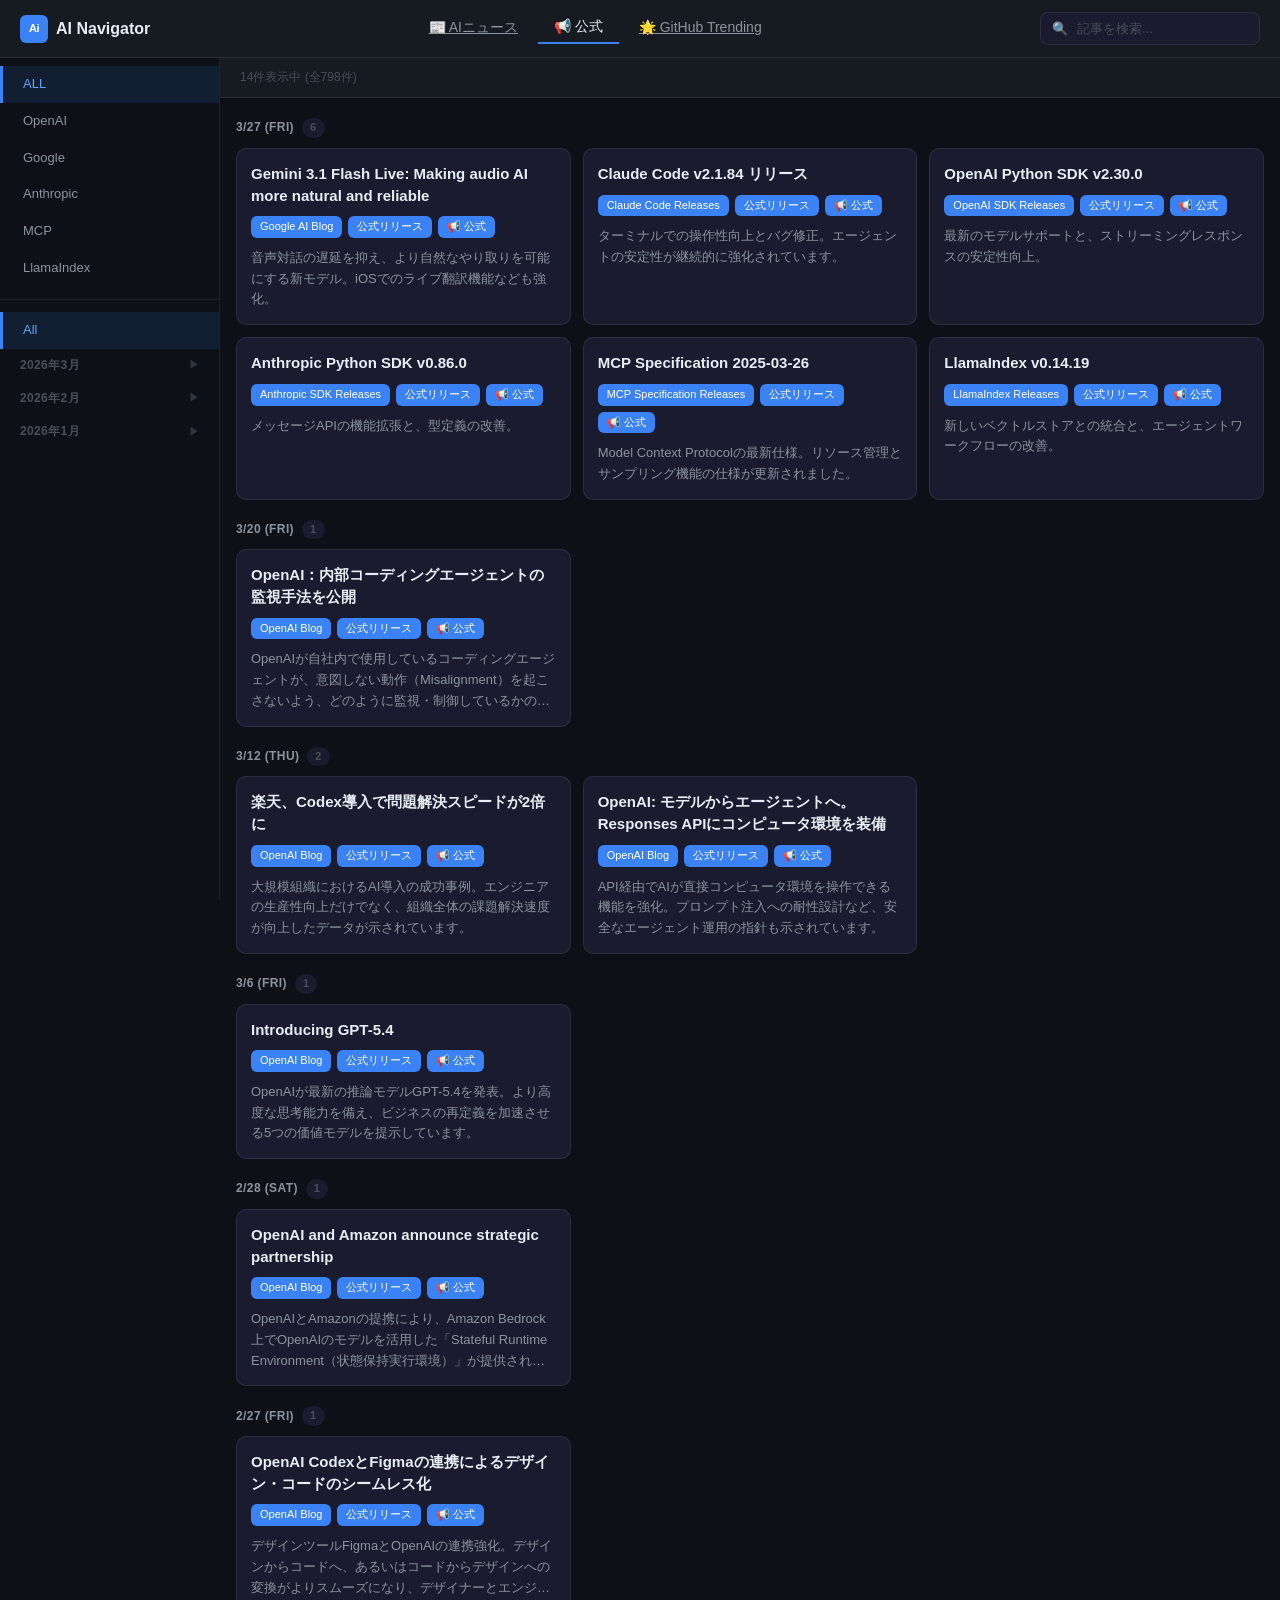
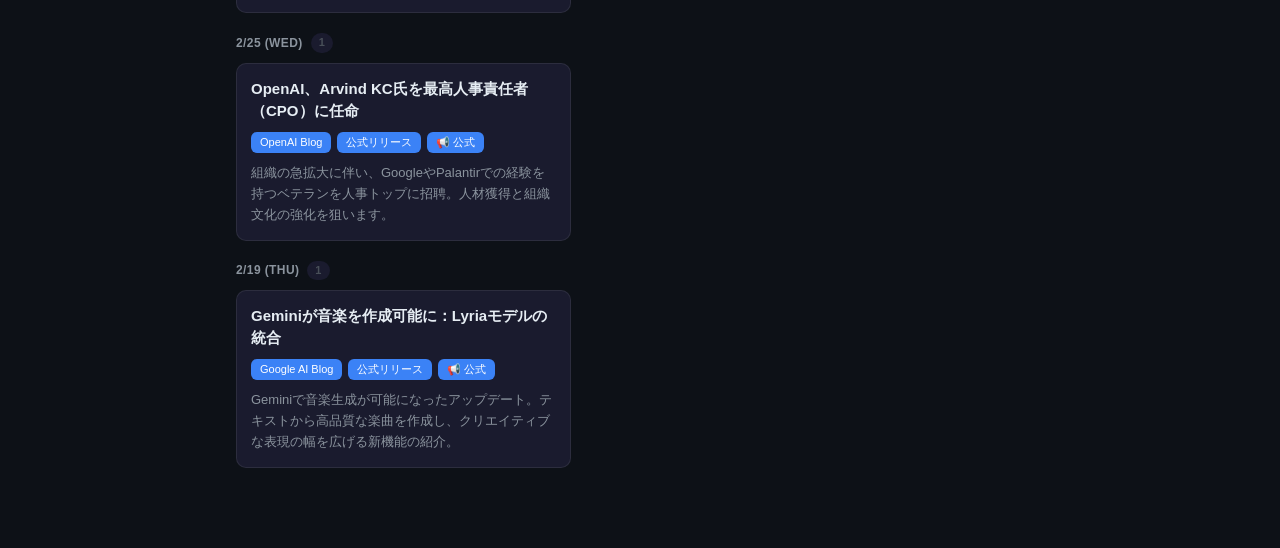
==== official.html @ 6fb7cbc7 "feat: OGP・titleタグ・meta description整備（全3ページ） - index.html: title更新、description・OGP・Twitter Card追加 - o" ====
<!DOCTYPE html>
<html lang="ja">
<head>
  <meta charset="UTF-8">
  <meta name="viewport" content="width=device-width, initial-scale=1.0">
  <title>公式リリース | AI Navigator — OpenAI・Anthropic・Google最新情報</title>
  <meta name="description" content="OpenAI・Anthropic・Google・Microsoft・MCP・LangChain等の公式リリース情報を毎日自動収集。AI企業の最新アップデートをまとめてチェック。">
  <meta property="og:title" content="公式リリース | AI Navigator — OpenAI・Anthropic・Google最新情報">
  <meta property="og:description" content="OpenAI・Anthropic・Google・Microsoft等の公式リリース情報を毎日自動収集。AI企業の最新アップデートをまとめてチェック。">
  <meta property="og:type" content="website">
  <meta property="og:url" content="https://ai-news-eev.pages.dev/official.html">
  <meta property="og:image" content="https://ai-news-eev.pages.dev/ogp.png">
  <meta name="twitter:card" content="summary_large_image">
  <meta name="twitter:title" content="公式リリース | AI Navigator">
  <meta name="twitter:description" content="OpenAI・Anthropic・Google等の公式リリース情報を毎日自動収集。">
  <link rel="stylesheet" href="style.css">
</head>
<body>

  <!-- ヘッダー: ロゴ | タブ | 検索 -->
  <header id="header">
    <a href="index.html" id="logo">
      <span id="logo-icon">Ai</span>
      <span id="logo-text">AI Navigator</span>
    </a>

    <nav id="tabbar">
      <a class="tab-btn" href="index.html">📰 AIニュース</a>
      <button class="tab-btn active" data-tab="official">📢 公式</button>
      <a class="tab-btn" href="trending.html">🌟 GitHub Trending</a>
    </nav>

    <div id="search-wrapper">
      <span id="search-icon">🔍</span>
      <input
        type="text"
        id="search-input"
        placeholder="記事を検索..."
        autocomplete="off"
        spellcheck="false"
      >
    </div>

    <!-- モバイル用サイドバートグル -->
    <button id="sidebar-toggle" aria-label="フィルターを開く">☰</button>
  </header>

  <!-- アプリレイアウト: サイドバー + メイン -->
  <div id="app-layout">

    <!-- 左サイドバー: 会社フィルター + 日付フィルター -->
    <aside id="sidebar">
      <section class="sidebar-section">
        <ul id="company-filter"></ul>
      </section>
      <div class="sidebar-divider"></div>
      <section class="sidebar-section">
        <ul id="date-filter"></ul>
      </section>
    </aside>

    <!-- メインコンテンツ -->
    <main id="main">
      <div id="stats-bar">読み込み中...</div>
      <div id="articles-container">
        <div id="empty-state">
          <div class="empty-icon">⏳</div>
          <div>読み込み中...</div>
        </div>
      </div>
      <div id="load-more-wrapper" style="display:none">
        <button id="load-more-btn">もっと見る</button>
      </div>
    </main>

  </div>

  <script src="official.js"></script>
  <!-- Cloudflare Web Analytics --><script defer src='https://static.cloudflareinsights.com/beacon.min.js' data-cf-beacon='{"token": "899bb0ef97f74baa90f5584bb37ff9c4"}'></script><!-- End Cloudflare Web Analytics -->
</body>
</html>
---- style.css ----
/* =============================================
   AI Navigator - スタイルシート v2
   3パネルレイアウト（サイドバー + 3カラムグリッド）
   ============================================= */

:root {
  --bg-primary: #0d1117;
  --bg-surface: #161b22;
  --bg-card: #1a1b2e;
  --bg-card-hover: #21223a;
  --bg-sidebar: #0d1117;
  --accent: #3b82f6;
  --accent-hover: #60a5fa;
  --accent-subtle: rgba(59, 130, 246, 0.12);
  --pick-must: #ef4444;
  --pick-must-bg: rgba(239, 68, 68, 0.12);
  --pick-check: #f59e0b;
  --pick-check-bg: rgba(245, 158, 11, 0.12);
  --text-primary: #e6edf3;
  --text-secondary: #8b949e;
  --text-muted: #484f58;
  --border: rgba(255,255,255,0.08);
  --border-accent: rgba(59, 130, 246, 0.4);
  --shadow: 0 4px 24px rgba(0,0,0,0.5);
  --radius: 10px;
  --radius-sm: 6px;
  --header-h: 58px;
  --sidebar-w: 220px;
}

* { box-sizing: border-box; margin: 0; padding: 0; list-style: none; }

body {
  background: var(--bg-primary);
  color: var(--text-primary);
  font-family: -apple-system, BlinkMacSystemFont, "Segoe UI", sans-serif;
  font-size: 14px;
  line-height: 1.6;
  min-height: 100vh;
  overflow-x: hidden;
}

/* =============================================
   ヘッダー: ロゴ | タブ | 検索
   ============================================= */

#header {
  position: fixed;
  top: 0; left: 0; right: 0;
  height: var(--header-h);
  background: var(--bg-surface);
  border-bottom: 1px solid var(--border);
  z-index: 200;
  display: flex;
  align-items: center;
  padding: 0 20px;
  gap: 16px;
}

/* ロゴ */
#logo {
  display: flex;
  align-items: center;
  gap: 8px;
  flex-shrink: 0;
  text-decoration: none;
}

#logo-icon {
  display: inline-flex;
  align-items: center;
  justify-content: center;
  width: 28px;
  height: 28px;
  background: var(--accent);
  border-radius: 6px;
  font-size: 11px;
  font-weight: 800;
  color: #fff;
  letter-spacing: -0.5px;
}

#logo-text {
  font-size: 16px;
  font-weight: 700;
  color: var(--text-primary);
  white-space: nowrap;
}

/* タブナビゲーション */
#tabbar {
  display: flex;
  align-items: center;
  gap: 4px;
  flex: 1;
  justify-content: center;
}

.tab-btn {
  background: none;
  border: none;
  border-bottom: 2px solid transparent;
  padding: 6px 16px;
  color: var(--text-secondary);
  font-size: 14px;
  font-weight: 500;
  cursor: pointer;
  transition: color 0.15s, border-color 0.15s;
  white-space: nowrap;
}

.tab-btn:hover { color: var(--text-primary); }

.tab-btn.active {
  color: var(--text-primary);
  border-bottom-color: var(--accent);
}

/* 検索 */
#search-wrapper {
  position: relative;
  flex-shrink: 0;
}

#search-icon {
  position: absolute;
  left: 12px; top: 50%;
  transform: translateY(-50%);
  color: var(--text-muted);
  font-size: 13px;
  pointer-events: none;
}

#search-input {
  background: var(--bg-card);
  border: 1px solid var(--border);
  border-radius: 8px;
  padding: 8px 14px 8px 36px;
  color: var(--text-primary);
  font-size: 13px;
  width: 220px;
  transition: width 0.2s, border-color 0.2s;
  outline: none;
}

#search-input:focus {
  width: 280px;
  border-color: var(--border-accent);
}

#search-input::placeholder { color: var(--text-muted); }

/* モバイルトグル（デスクトップでは非表示） */
#sidebar-toggle {
  display: none;
  background: none;
  border: 1px solid var(--border);
  border-radius: var(--radius-sm);
  color: var(--text-secondary);
  padding: 6px 10px;
  font-size: 16px;
  cursor: pointer;
  flex-shrink: 0;
}

/* =============================================
   アプリレイアウト
   ============================================= */

#app-layout {
  display: flex;
  margin-top: var(--header-h);
  min-height: calc(100vh - var(--header-h));
}

/* =============================================
   サイドバー
   ============================================= */

#sidebar {
  position: fixed;
  top: var(--header-h);
  left: 0;
  bottom: 0;
  width: var(--sidebar-w);
  background: var(--bg-sidebar);
  border-right: 1px solid var(--border);
  overflow-y: auto;
  scrollbar-width: none;
  z-index: 100;
}

#sidebar::-webkit-scrollbar { display: none; }

.sidebar-section {
  padding: 8px 0;
}

.sidebar-divider {
  height: 1px;
  background: var(--border);
  margin: 4px 0;
}

/* サイドバーフィルターアイテム */
.sidebar-item {
  display: block;
  padding: 8px 20px;
  font-size: 13px;
  color: var(--text-secondary);
  cursor: pointer;
  transition: color 0.12s, background 0.12s;
  border-left: 3px solid transparent;
  user-select: none;
}

.sidebar-item:hover {
  color: var(--text-primary);
  background: var(--accent-subtle);
}

.sidebar-item.active {
  color: var(--accent-hover);
  background: var(--accent-subtle);
  border-left-color: var(--accent);
}

/* 月別アコーディオン */
.date-month-header {
  display: flex;
  align-items: center;
  justify-content: space-between;
  padding: 7px 20px;
  font-size: 12px;
  font-weight: 600;
  color: var(--text-muted);
  cursor: pointer;
  user-select: none;
  letter-spacing: 0.03em;
  transition: color 0.12s;
}

.date-month-header:hover {
  color: var(--text-secondary);
}

.date-month-arrow {
  font-size: 10px;
  opacity: 0.6;
}

.date-month-list {
  list-style: none;
  padding: 0;
  margin: 0;
  max-height: 0;
  overflow: hidden;
  transition: max-height 0.2s ease;
}

.date-month-list.open {
  max-height: 600px;
}

/* =============================================
   メインコンテンツ
   ============================================= */

#main {
  flex: 1;
  margin-left: var(--sidebar-w);
  min-width: 0;
  padding-bottom: 80px;
}

/* 統計バー */
#stats-bar {
  padding: 10px 20px;
  font-size: 12px;
  color: var(--text-muted);
  border-bottom: 1px solid var(--border);
  background: var(--bg-surface);
}

/* =============================================
   日付グループ + カードグリッド
   ============================================= */

.date-group {
  padding: 0 16px;
  margin-top: 20px;
}

.date-header {
  font-size: 12px;
  font-weight: 700;
  color: var(--text-muted);
  letter-spacing: 0.4px;
  display: flex;
  align-items: center;
  gap: 8px;
  padding-bottom: 10px;
}

.date-label { color: var(--text-secondary); }

.date-count {
  background: var(--bg-card);
  border-radius: 10px;
  padding: 1px 8px;
  font-size: 11px;
  color: var(--text-muted);
}

/* デイリーサマリー */
.daily-summary {
  display: flex;
  align-items: flex-start;
  gap: 8px;
  background: var(--accent-subtle);
  border: 1px solid var(--border-accent);
  border-radius: var(--radius);
  padding: 12px 16px;
  margin-bottom: 14px;
  font-size: 13px;
  line-height: 1.7;
  color: var(--text-secondary);
}

.daily-summary-icon {
  flex-shrink: 0;
  font-size: 15px;
  margin-top: 1px;
}

.daily-summary-text {
  flex: 1;
}

/* 4カラムグリッド */
.article-cards-grid {
  display: grid;
  grid-template-columns: repeat(4, 1fr);
  gap: 12px;
}

/* =============================================
   記事カード
   ============================================= */

.article-card {
  background: var(--bg-card);
  border: 1px solid var(--border);
  border-radius: var(--radius);
  overflow: hidden;
  cursor: pointer;
  transition: background 0.15s, border-color 0.15s, transform 0.1s, box-shadow 0.15s;
  text-decoration: none;
  display: flex;
  flex-direction: column;
  color: inherit;
}

.card-thumb {
  width: 100%;
  height: 170px;
  flex-shrink: 0;
  overflow: hidden;
  background: var(--bg-primary);
}

.card-thumb img {
  width: 100%;
  height: 100%;
  object-fit: cover;
  object-position: center center;
  display: block;
  transition: transform 0.2s;
}

.article-card:hover .card-thumb img {
  transform: scale(1.03);
}

.card-body {
  padding: 14px;
  flex: 1;
  min-width: 0;
  display: flex;
  flex-direction: column;
}

.article-card:hover {
  background: var(--bg-card-hover);
  border-color: rgba(59, 130, 246, 0.3);
  transform: translateY(-2px);
  box-shadow: 0 8px 24px rgba(0,0,0,0.4);
}

.card-header {
  display: flex;
  align-items: flex-start;
  gap: 8px;
  margin-bottom: 10px;
}

.pick-badge {
  flex-shrink: 0;
  font-size: 13px;
  margin-top: 2px;
}

.card-title {
  font-size: 15px;
  font-weight: 700;
  line-height: 1.45;
  color: var(--text-primary);
  flex: 1;
}

/* メタ情報行（バッジ類） */
.card-meta {
  display: flex;
  align-items: center;
  gap: 6px;
  flex-wrap: wrap;
  margin-bottom: 10px;
}

/* バッジ統一スタイル（塗りつぶし） */
.card-badge {
  font-size: 11px;
  font-weight: 500;
  color: #fff;
  background: var(--accent);
  border-radius: var(--radius-sm);
  padding: 2px 9px;
  white-space: nowrap;
}

.card-badge.badge-source {
  background: #2d6a4f; /* ソース系は緑系 */
}

.card-summary {
  font-size: 13px;
  color: var(--text-secondary);
  line-height: 1.6;
  display: -webkit-box;
  -webkit-line-clamp: 3;
  -webkit-box-orient: vertical;
  overflow: hidden;
}

/* =============================================
   GitHub Trending ページ
   ============================================= */

#trending-info-banner {
  display: flex;
  flex-wrap: wrap;
  gap: 12px 24px;
  padding: 16px 20px;
  margin-bottom: 16px;
  background: var(--accent-subtle);
  border: 1px solid var(--border-accent);
  border-radius: var(--radius);
}

.trending-info-item {
  font-size: 14px;
  color: var(--text-secondary);
  display: flex;
  align-items: center;
  gap: 6px;
  line-height: 1.5;
}

.trending-info-item strong {
  color: var(--text-primary);
}

@media (max-width: 768px) {
  #trending-info-banner {
    flex-direction: column;
    gap: 8px;
  }
}

/* =============================================
   GitHub Trending カード
   ============================================= */

.trending-repo-name {
  font-size: 14px;
  font-weight: 700;
  color: var(--text-primary);
  margin-bottom: 8px;
  line-height: 1.4;
  word-break: break-all;
}

.trending-owner {
  color: var(--text-secondary);
}

.trending-sep {
  color: var(--text-muted);
  margin: 0 2px;
}

.trending-repo {
  color: var(--accent);
}

.trending-stats {
  display: flex;
  align-items: center;
  gap: 8px;
  margin-top: auto;
  padding-top: 10px;
  flex-wrap: wrap;
}

.trending-stat {
  font-size: 12px;
  color: var(--text-secondary);
  display: flex;
  align-items: center;
  gap: 3px;
}

.trending-lang {
  font-size: 11px;
  color: #fff;
  background: #2d6a4f;
  border-radius: var(--radius-sm);
  padding: 2px 8px;
}

.trending-hot {
  font-size: 11px;
  font-weight: 700;
  color: #ff6b35;
  background: rgba(255, 107, 53, 0.12);
  border-radius: var(--radius-sm);
  padding: 2px 8px;
  border: 1px solid rgba(255, 107, 53, 0.3);
}

/* PICK スタイル */
.article-card.pick-must {
  border-left: 3px solid var(--pick-must);
  background: linear-gradient(135deg, var(--pick-must-bg) 0%, var(--bg-card) 60%);
}

.article-card.pick-check {
  border-left: 3px solid var(--pick-check);
  background: linear-gradient(135deg, var(--pick-check-bg) 0%, var(--bg-card) 60%);
}

/* RANKING タブ */
.rank-score {
  flex-shrink: 0;
  font-size: 10px;
  color: var(--text-muted);
  background: var(--bg-primary);
  border-radius: 4px;
  padding: 2px 6px;
  margin-left: auto;
}

.tier-badge {
  display: inline-block;
  font-size: 10px;
  padding: 2px 7px;
  border-radius: 10px;
  font-weight: 600;
}

.tier-1 { background: var(--pick-must-bg); color: var(--pick-must); }
.tier-2 { background: var(--pick-check-bg); color: var(--pick-check); }
.tier-3 { background: var(--bg-primary); color: var(--text-muted); }

/* =============================================
   もっと見る
   ============================================= */

#load-more-wrapper {
  text-align: center;
  padding: 28px 20px;
}

#load-more-btn {
  background: var(--bg-card);
  border: 1px solid var(--border);
  border-radius: 20px;
  color: var(--text-secondary);
  padding: 10px 32px;
  font-size: 13px;
  cursor: pointer;
  transition: all 0.15s;
}

#load-more-btn:hover {
  border-color: var(--accent);
  color: var(--accent-hover);
}

/* =============================================
   空状態・ローディング
   ============================================= */

#empty-state {
  text-align: center;
  padding: 80px 20px;
  color: var(--text-muted);
}

#empty-state .empty-icon { font-size: 40px; margin-bottom: 16px; }

/* =============================================
   レスポンシブ
   ============================================= */

/* タブレット: 3カラム */
@media (max-width: 1300px) {
  .article-cards-grid {
    grid-template-columns: repeat(3, 1fr);
  }
}

/* 小さめタブレット: 2カラム */
@media (max-width: 900px) {
  .article-cards-grid {
    grid-template-columns: repeat(2, 1fr);
  }
}

/* モバイル: 2段ヘッダー・サイドバー非表示・1カラム */
@media (max-width: 768px) {
  :root {
    --sidebar-w: 0px;
    --header-h: 96px; /* 2段分の高さ */
  }

  /* ヘッダーを2段構成に */
  #header {
    flex-wrap: wrap;
    padding: 0 12px;
    height: auto;
    min-height: var(--header-h);
    gap: 0;
  }

  /* 1段目: ロゴ + フィルターボタン + 検索 */
  #logo {
    flex: 1;
    height: 48px;
    align-items: center;
  }

  #search-wrapper {
    height: 48px;
    display: flex;
    align-items: center;
  }

  #search-input {
    width: 130px;
    font-size: 13px;
  }

  #search-input:focus { width: 160px; }

  #sidebar-toggle {
    display: flex;
    align-items: center;
    height: 48px;
    padding: 0 10px;
    margin: 0 4px;
  }

  /* 2段目: タブバーを全幅で下段に */
  #tabbar {
    width: 100%;
    height: 48px;
    border-top: 1px solid var(--border);
    justify-content: space-around;
    gap: 0;
    padding: 0 4px;
  }

  .tab-btn {
    flex: 1;
    padding: 0 8px;
    font-size: 13px;
    height: 100%;
    border-bottom: none;
    border-radius: var(--radius-sm);
  }

  .tab-btn.active {
    color: var(--accent-hover);
    background: var(--accent-subtle);
    border-bottom: none;
  }

  /* サイドバー: ドロップダウン型 */
  #sidebar {
    top: var(--header-h);
    left: 0; right: 0;
    bottom: auto;
    width: 100%;
    height: auto;
    max-height: 50vh;
    border-right: none;
    border-bottom: 1px solid var(--border);
    display: none;
    overflow-y: auto;
    z-index: 150;
  }

  #sidebar.open { display: block; }

  #sidebar .sidebar-section {
    display: flex;
    flex-wrap: wrap;
    padding: 8px 12px;
    gap: 4px;
  }

  .sidebar-divider { display: none; }

  .sidebar-item {
    border-left: none;
    border: 1px solid var(--border);
    border-radius: 14px;
    padding: 4px 12px;
    font-size: 12px;
    display: inline-block;
  }

  .sidebar-item.active {
    background: var(--accent-subtle);
    border-color: var(--border-accent);
    color: var(--accent-hover);
  }

  /* メイン */
  #main { margin-left: 0; }

  .article-cards-grid { grid-template-columns: 1fr; }

  .date-group { padding: 0 12px; }

  .card-thumb {
    height: 150px;
  }

  .card-body {
    padding: 10px 12px;
  }
}
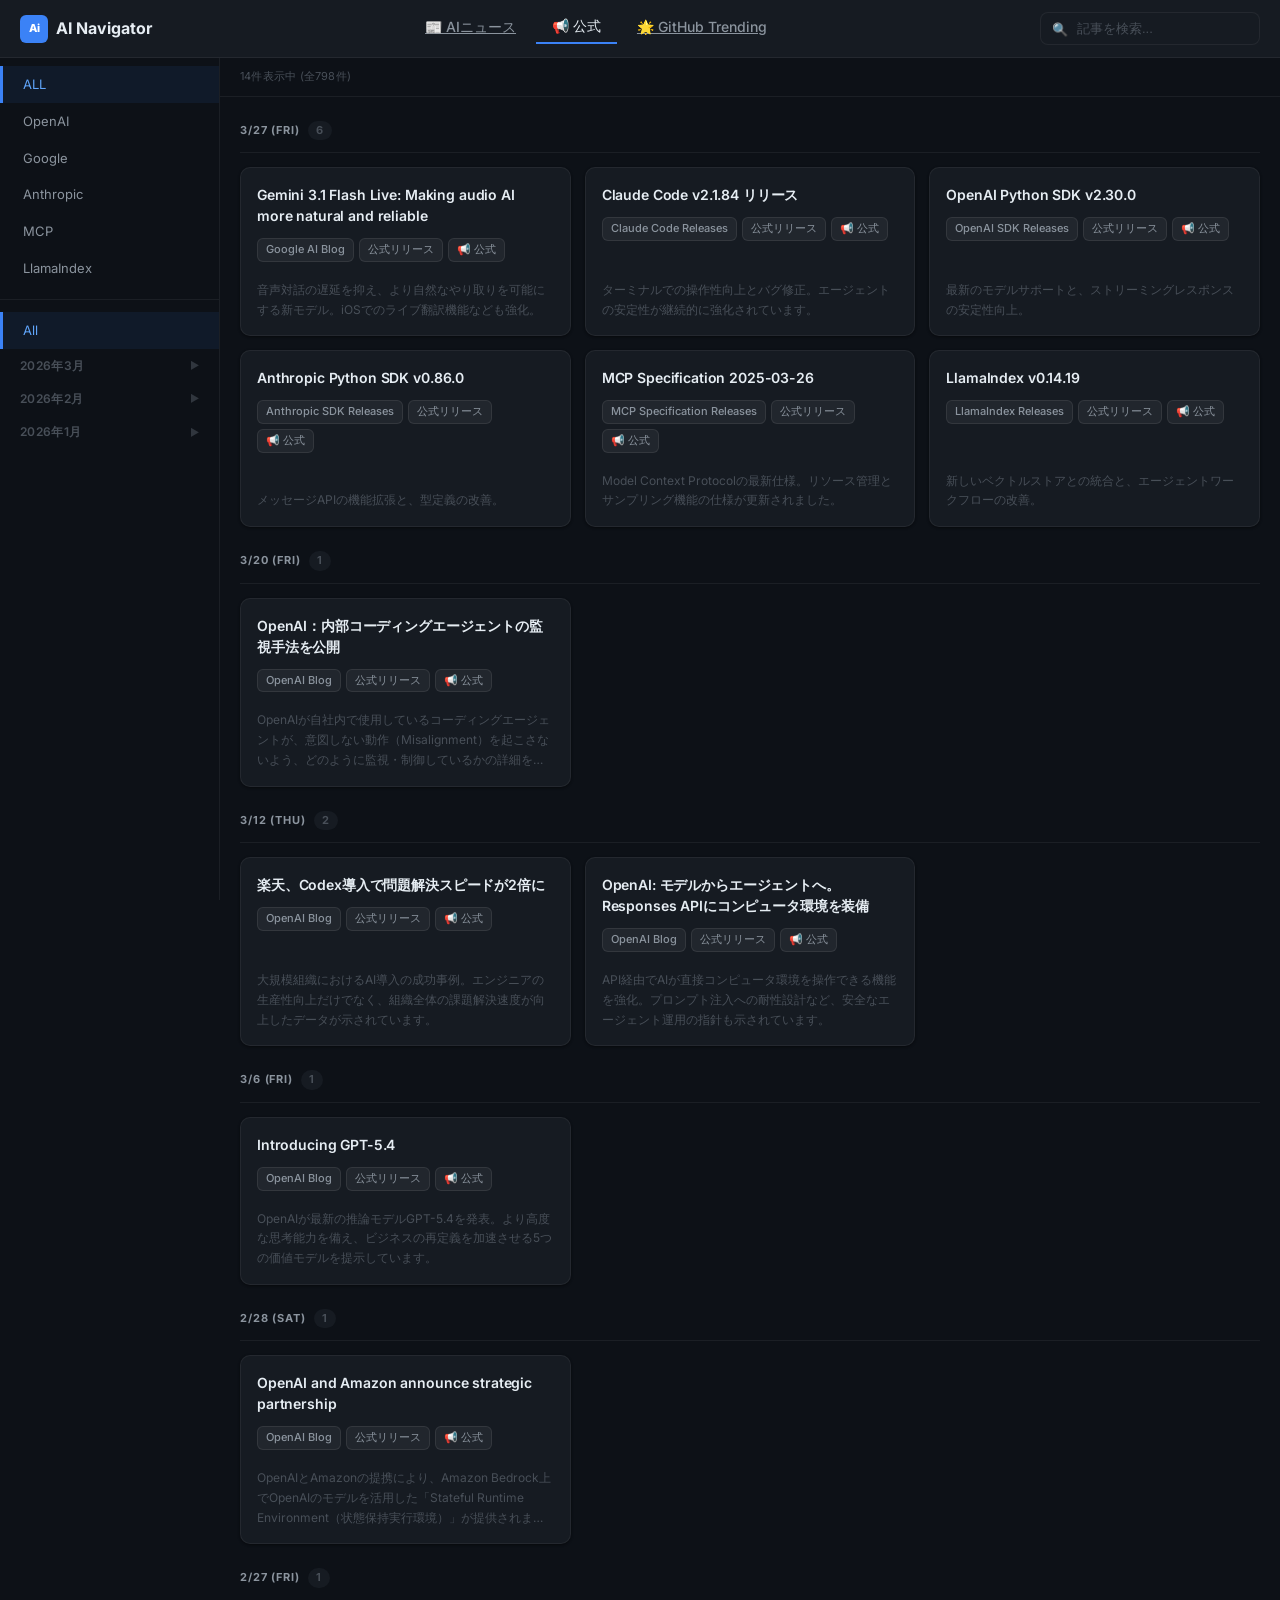
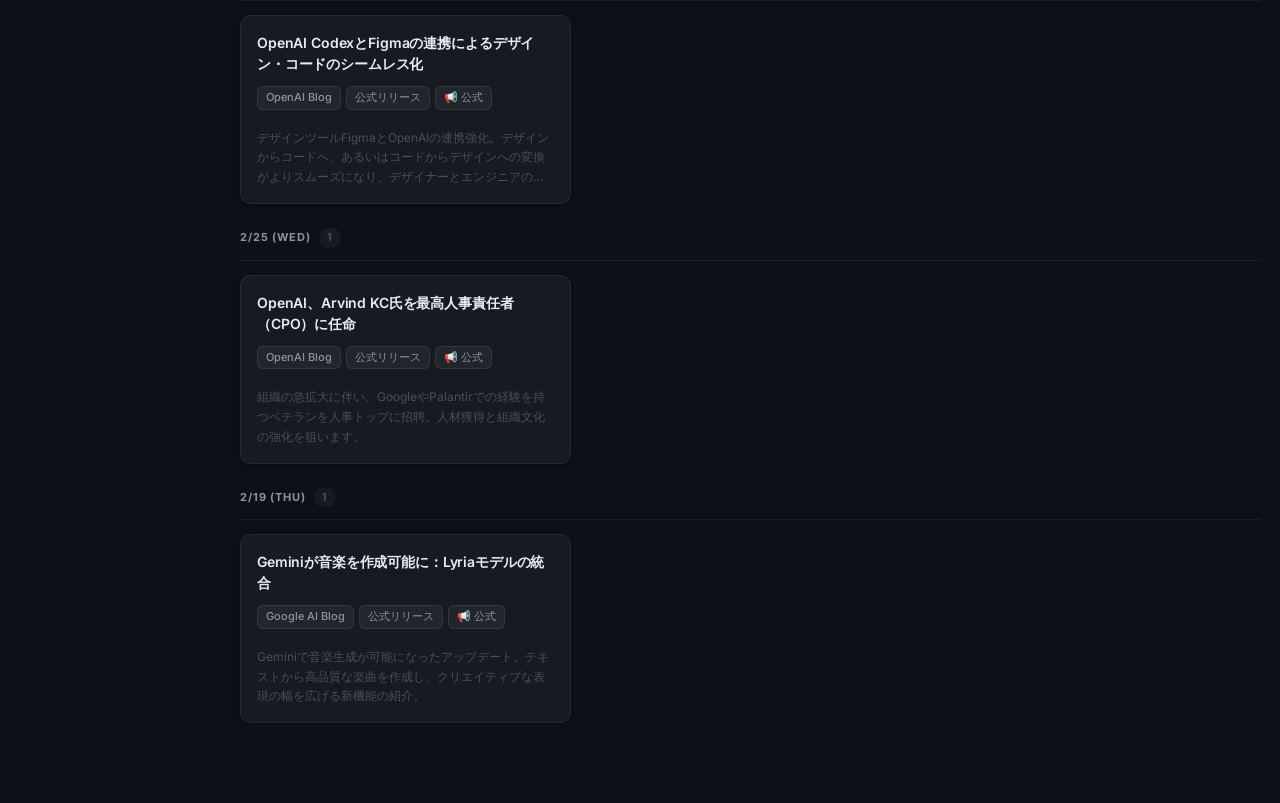
==== commit 14c2e0b2: "style: デザイン品質向上（余白・タイポグラフィ・バッジ・カード洗練） - Interフォント導入（全3ページに適用） - カードbg・border・shadowをsubtleに調整 - バッジを" ====
--- a/official.html
+++ b/official.html
@@ -13,6 +13,9 @@
   <meta name="twitter:card" content="summary_large_image">
   <meta name="twitter:title" content="公式リリース | AI Navigator">
   <meta name="twitter:description" content="OpenAI・Anthropic・Google等の公式リリース情報を毎日自動収集。">
+  <link rel="preconnect" href="https://fonts.googleapis.com">
+  <link rel="preconnect" href="https://fonts.gstatic.com" crossorigin>
+  <link href="https://fonts.googleapis.com/css2?family=Inter:wght@400;500;600;700&display=swap" rel="stylesheet">
   <link rel="stylesheet" href="style.css">
 </head>
 <body>
--- a/style.css
+++ b/style.css
@@ -6,22 +6,24 @@
 :root {
   --bg-primary: #0d1117;
   --bg-surface: #161b22;
-  --bg-card: #1a1b2e;
-  --bg-card-hover: #21223a;
+  --bg-card: #161b22;
+  --bg-card-hover: #1c2230;
   --bg-sidebar: #0d1117;
   --accent: #3b82f6;
   --accent-hover: #60a5fa;
-  --accent-subtle: rgba(59, 130, 246, 0.12);
+  --accent-subtle: rgba(59, 130, 246, 0.08);
   --pick-must: #ef4444;
-  --pick-must-bg: rgba(239, 68, 68, 0.12);
+  --pick-must-bg: rgba(239, 68, 68, 0.10);
   --pick-check: #f59e0b;
-  --pick-check-bg: rgba(245, 158, 11, 0.12);
+  --pick-check-bg: rgba(245, 158, 11, 0.10);
   --text-primary: #e6edf3;
   --text-secondary: #8b949e;
   --text-muted: #484f58;
-  --border: rgba(255,255,255,0.08);
-  --border-accent: rgba(59, 130, 246, 0.4);
+  --border: rgba(255,255,255,0.06);
+  --border-hover: rgba(255,255,255,0.14);
+  --border-accent: rgba(59, 130, 246, 0.35);
   --shadow: 0 4px 24px rgba(0,0,0,0.5);
+  --shadow-card: 0 1px 3px rgba(0,0,0,0.3), 0 1px 2px rgba(0,0,0,0.2);
   --radius: 10px;
   --radius-sm: 6px;
   --header-h: 58px;
@@ -33,11 +35,13 @@
 body {
   background: var(--bg-primary);
   color: var(--text-primary);
-  font-family: -apple-system, BlinkMacSystemFont, "Segoe UI", sans-serif;
+  font-family: "Inter", -apple-system, BlinkMacSystemFont, "Segoe UI", sans-serif;
   font-size: 14px;
   line-height: 1.6;
   min-height: 100vh;
   overflow-x: hidden;
+  -webkit-font-smoothing: antialiased;
+  -moz-osx-font-smoothing: grayscale;
 }
 
 /* =============================================
@@ -196,6 +200,15 @@
   padding: 8px 0;
 }
 
+.sidebar-section-label {
+  padding: 6px 20px 4px;
+  font-size: 11px;
+  font-weight: 600;
+  color: var(--text-muted);
+  letter-spacing: 0.06em;
+  text-transform: uppercase;
+}
+
 .sidebar-divider {
   height: 1px;
   background: var(--border);
@@ -271,15 +284,17 @@
   margin-left: var(--sidebar-w);
   min-width: 0;
   padding-bottom: 80px;
+  max-width: calc(100vw - var(--sidebar-w));
 }
 
 /* 統計バー */
 #stats-bar {
   padding: 10px 20px;
-  font-size: 12px;
+  font-size: 11px;
   color: var(--text-muted);
   border-bottom: 1px solid var(--border);
-  background: var(--bg-surface);
+  background: transparent;
+  letter-spacing: 0.02em;
 }
 
 /* =============================================
@@ -287,19 +302,22 @@
    ============================================= */
 
 .date-group {
-  padding: 0 16px;
-  margin-top: 20px;
+  padding: 0 20px;
+  margin-top: 24px;
 }
 
 .date-header {
-  font-size: 12px;
+  font-size: 11px;
   font-weight: 700;
   color: var(--text-muted);
-  letter-spacing: 0.4px;
+  letter-spacing: 0.08em;
+  text-transform: uppercase;
   display: flex;
   align-items: center;
   gap: 8px;
-  padding-bottom: 10px;
+  padding-bottom: 12px;
+  border-bottom: 1px solid var(--border);
+  margin-bottom: 14px;
 }
 
 .date-label { color: var(--text-secondary); }
@@ -341,7 +359,7 @@
 .article-cards-grid {
   display: grid;
   grid-template-columns: repeat(4, 1fr);
-  gap: 12px;
+  gap: 14px;
 }
 
 /* =============================================
@@ -354,16 +372,17 @@
   border-radius: var(--radius);
   overflow: hidden;
   cursor: pointer;
-  transition: background 0.15s, border-color 0.15s, transform 0.1s, box-shadow 0.15s;
+  transition: background 0.2s, border-color 0.2s, transform 0.15s, box-shadow 0.2s;
   text-decoration: none;
   display: flex;
   flex-direction: column;
   color: inherit;
+  box-shadow: var(--shadow-card);
 }
 
 .card-thumb {
   width: 100%;
-  height: 170px;
+  height: 130px;
   flex-shrink: 0;
   overflow: hidden;
   background: var(--bg-primary);
@@ -383,18 +402,19 @@
 }
 
 .card-body {
-  padding: 14px;
+  padding: 16px;
   flex: 1;
   min-width: 0;
   display: flex;
   flex-direction: column;
+  gap: 0;
 }
 
 .article-card:hover {
   background: var(--bg-card-hover);
-  border-color: rgba(59, 130, 246, 0.3);
+  border-color: var(--border-hover);
   transform: translateY(-2px);
-  box-shadow: 0 8px 24px rgba(0,0,0,0.4);
+  box-shadow: 0 8px 28px rgba(0,0,0,0.35);
 }
 
 .card-header {
@@ -411,45 +431,97 @@
 }
 
 .card-title {
-  font-size: 15px;
-  font-weight: 700;
-  line-height: 1.45;
+  font-size: 14px;
+  font-weight: 600;
+  line-height: 1.5;
   color: var(--text-primary);
   flex: 1;
+  letter-spacing: -0.01em;
 }
 
 /* メタ情報行（バッジ類） */
 .card-meta {
   display: flex;
   align-items: center;
-  gap: 6px;
+  gap: 5px;
   flex-wrap: wrap;
   margin-bottom: 10px;
-}
-
-/* バッジ統一スタイル（塗りつぶし） */
+  margin-top: 2px;
+}
+
+/* バッジ統一スタイル（subtle） */
 .card-badge {
   font-size: 11px;
   font-weight: 500;
-  color: #fff;
-  background: var(--accent);
+  color: var(--text-secondary);
+  background: rgba(255,255,255,0.05);
+  border: 1px solid rgba(255,255,255,0.08);
   border-radius: var(--radius-sm);
-  padding: 2px 9px;
+  padding: 2px 8px;
   white-space: nowrap;
 }
 
 .card-badge.badge-source {
-  background: #2d6a4f; /* ソース系は緑系 */
-}
-
-.card-summary {
+  color: #4ade80;
+  background: rgba(74, 222, 128, 0.08);
+  border-color: rgba(74, 222, 128, 0.2);
+}
+
+.card-date {
+  font-size: 11px;
+  color: var(--text-muted, #666);
+  margin-left: auto;
+  white-space: nowrap;
+}
+
+/* デイリーサマリーウィジェット */
+#daily-summary {
+  background: var(--accent-subtle);
+  border: 1px solid var(--border-accent);
+  border-radius: var(--radius);
+  padding: 14px 20px;
+  margin: 0 20px 4px;
+}
+
+.summary-header {
+  display: flex;
+  align-items: center;
+  gap: 10px;
+  margin-bottom: 8px;
+}
+
+.summary-date {
+  font-size: 12px;
+  font-weight: 600;
+  color: var(--accent-hover);
+}
+
+.summary-count {
+  font-size: 11px;
+  color: var(--text-secondary);
+  margin-left: auto;
+}
+
+.summary-text {
   font-size: 13px;
   color: var(--text-secondary);
-  line-height: 1.6;
+  line-height: 1.7;
   display: -webkit-box;
   -webkit-line-clamp: 3;
   -webkit-box-orient: vertical;
   overflow: hidden;
+}
+
+.card-summary {
+  font-size: 12px;
+  color: var(--text-muted);
+  line-height: 1.65;
+  display: -webkit-box;
+  -webkit-line-clamp: 3;
+  -webkit-box-orient: vertical;
+  overflow: hidden;
+  margin-top: auto;
+  padding-top: 8px;
 }
 
 /* =============================================
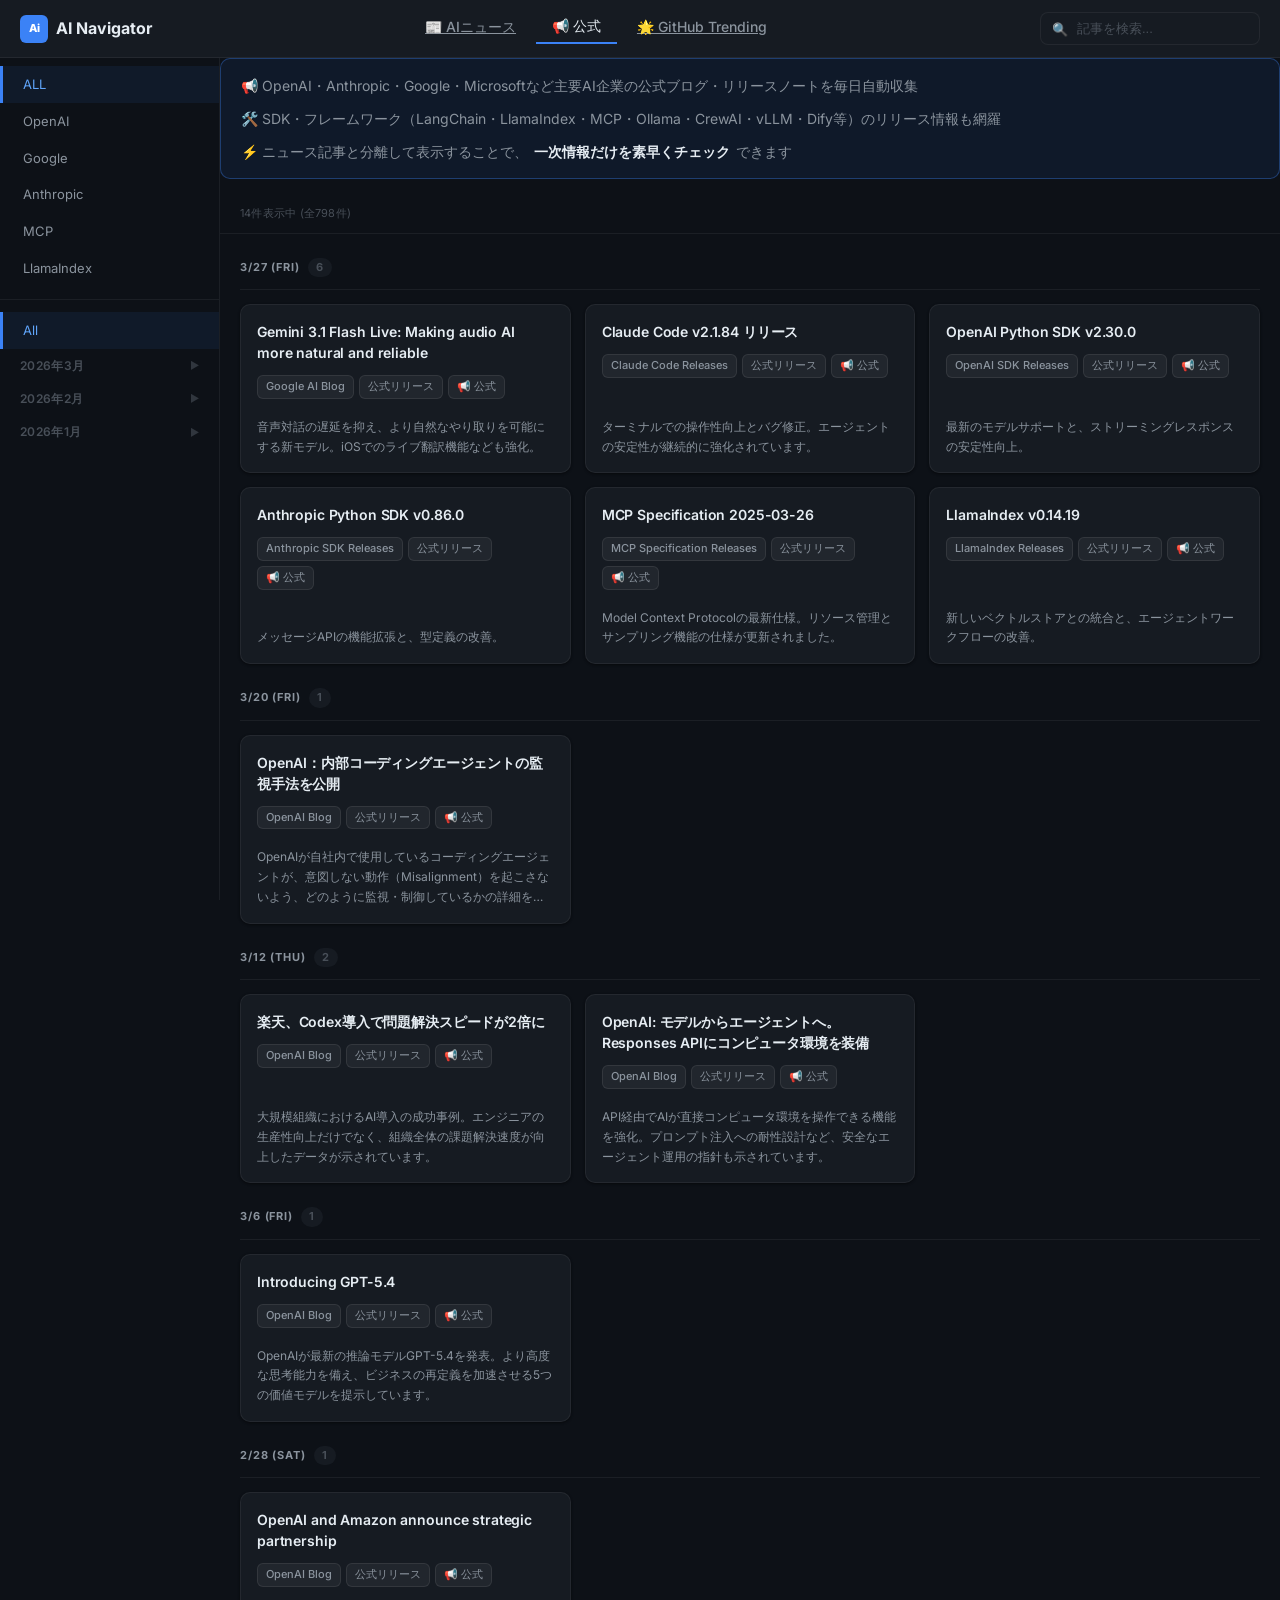
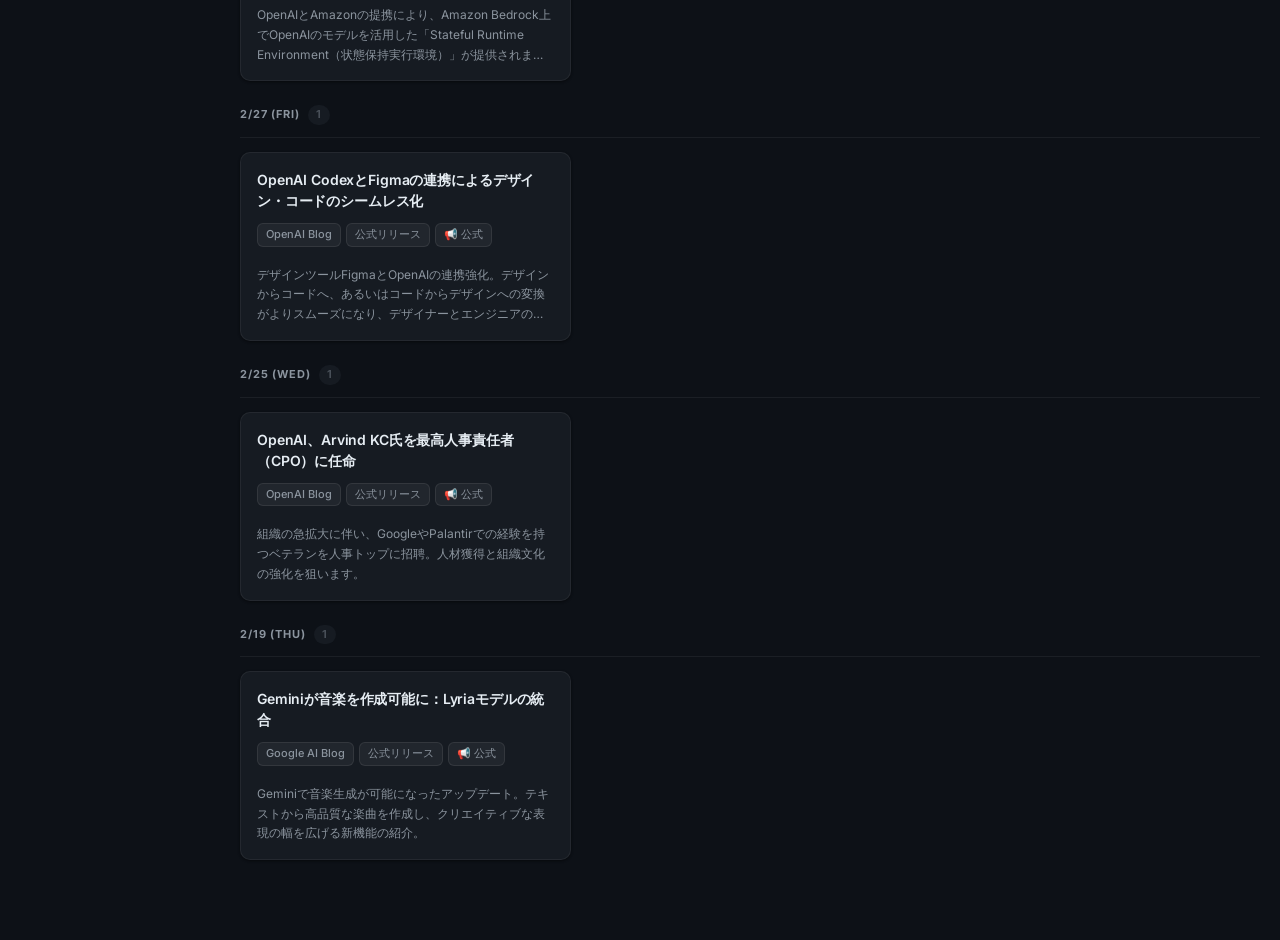
==== commit afd39afb: "feat: 公式ページに説明バナー追加・モバイルヘッダー改善 - official.html: trending-info-bannerスタイルで公式ページの説明バナー追加 - style.css: " ====
--- a/official.html
+++ b/official.html
@@ -64,6 +64,11 @@
 
     <!-- メインコンテンツ -->
     <main id="main">
+      <div id="trending-info-banner">
+        <div class="trending-info-item">📢 OpenAI・Anthropic・Google・Microsoftなど主要AI企業の公式ブログ・リリースノートを毎日自動収集</div>
+        <div class="trending-info-item">🛠️ SDK・フレームワーク（LangChain・LlamaIndex・MCP・Ollama・CrewAI・vLLM・Dify等）のリリース情報も網羅</div>
+        <div class="trending-info-item">⚡ ニュース記事と分離して表示することで、<strong>一次情報だけを素早くチェック</strong>できます</div>
+      </div>
       <div id="stats-bar">読み込み中...</div>
       <div id="articles-container">
         <div id="empty-state">
--- a/style.css
+++ b/style.css
@@ -474,13 +474,13 @@
   white-space: nowrap;
 }
 
-/* デイリーサマリーウィジェット */
-#daily-summary {
+/* 日付グループ内デイリーサマリー（ウィジェットと同じデザイン） */
+.date-daily-summary {
   background: var(--accent-subtle);
   border: 1px solid var(--border-accent);
   border-radius: var(--radius);
-  padding: 14px 20px;
-  margin: 0 20px 4px;
+  padding: 14px 18px;
+  margin-bottom: 14px;
 }
 
 .summary-header {
@@ -506,15 +506,11 @@
   font-size: 13px;
   color: var(--text-secondary);
   line-height: 1.7;
-  display: -webkit-box;
-  -webkit-line-clamp: 3;
-  -webkit-box-orient: vertical;
-  overflow: hidden;
 }
 
 .card-summary {
   font-size: 12px;
-  color: var(--text-muted);
+  color: var(--text-secondary);
   line-height: 1.65;
   display: -webkit-box;
   -webkit-line-clamp: 3;
@@ -725,32 +721,26 @@
     gap: 0;
   }
 
-  /* 1段目: ロゴ + フィルターボタン + 検索 */
+  /* 1段目: ロゴ（左）＋ハンバーガー（右） */
   #logo {
     flex: 1;
     height: 48px;
     align-items: center;
   }
 
+  /* 検索窓を非表示 */
   #search-wrapper {
-    height: 48px;
-    display: flex;
-    align-items: center;
-  }
-
-  #search-input {
-    width: 130px;
-    font-size: 13px;
-  }
-
-  #search-input:focus { width: 160px; }
+    display: none;
+  }
 
   #sidebar-toggle {
     display: flex;
     align-items: center;
+    justify-content: center;
     height: 48px;
     padding: 0 10px;
-    margin: 0 4px;
+    margin: 0;
+    margin-left: auto;
   }
 
   /* 2段目: タブバーを全幅で下段に */
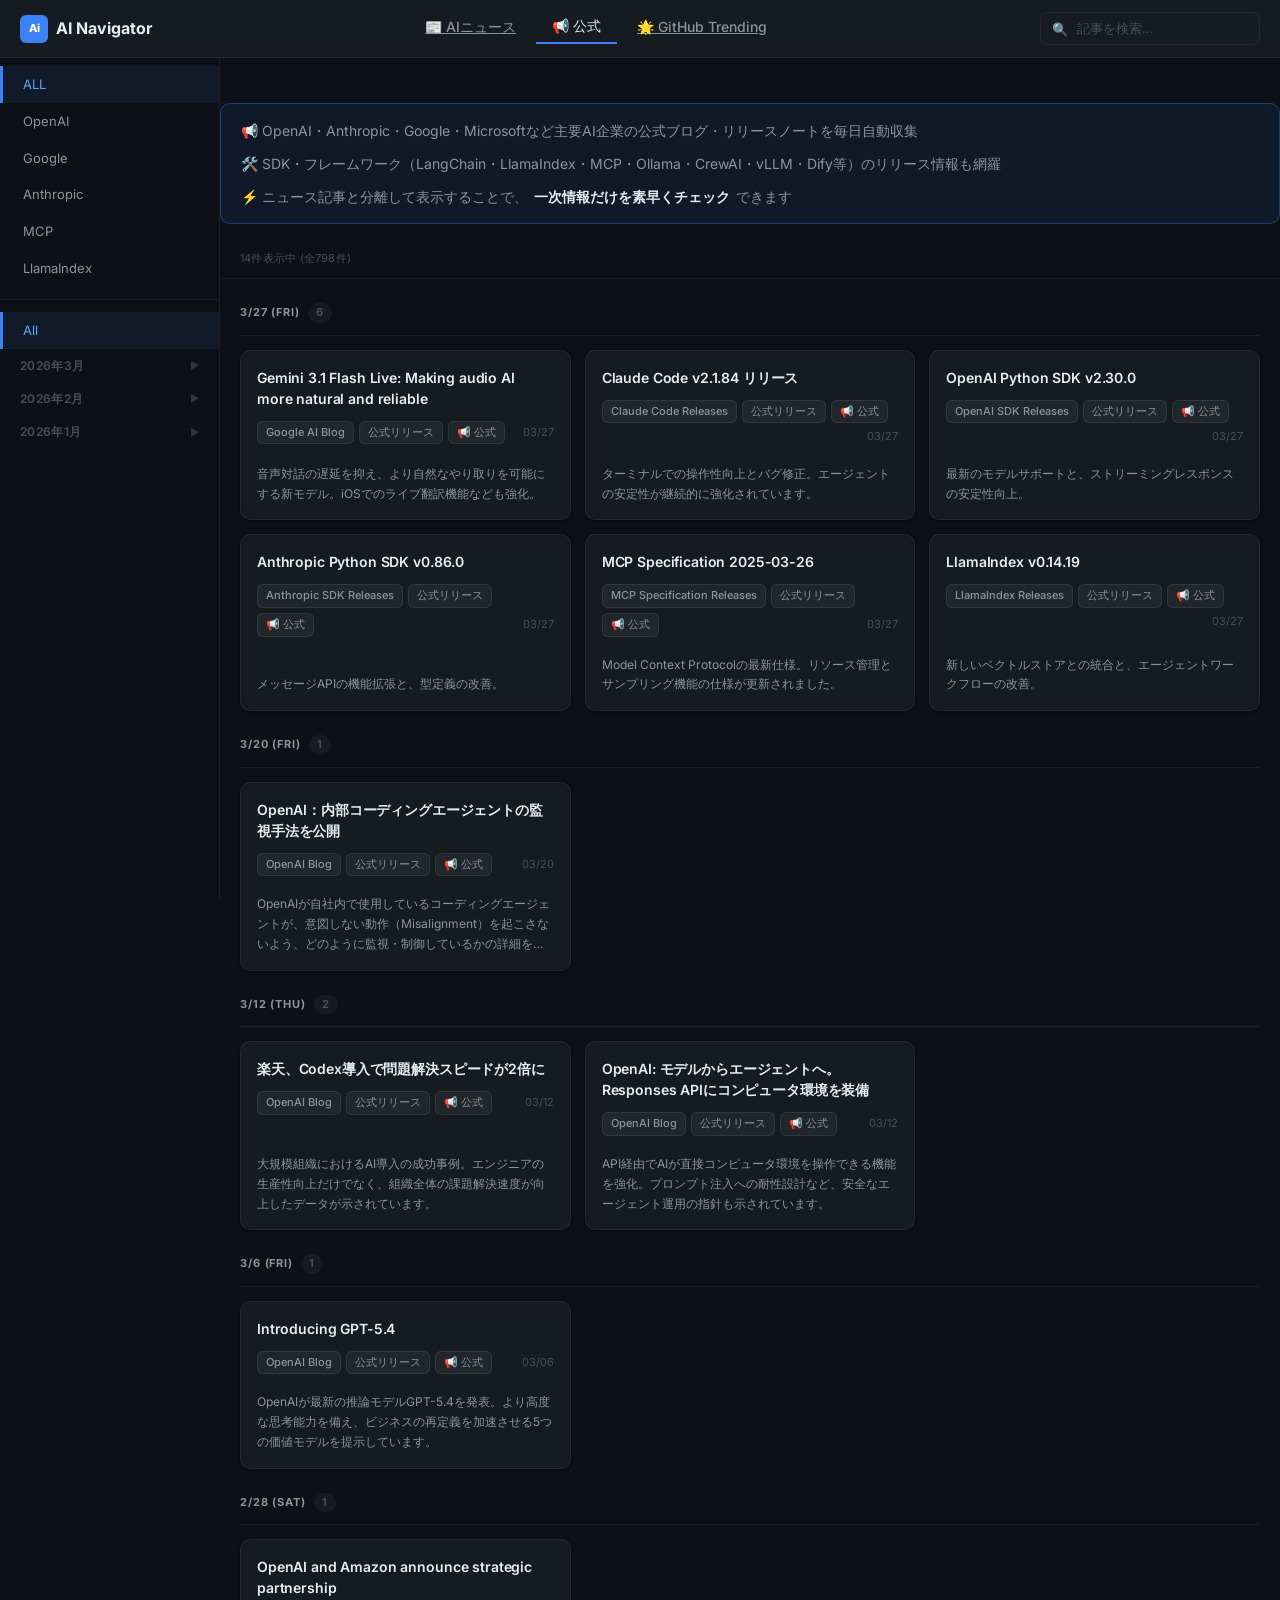
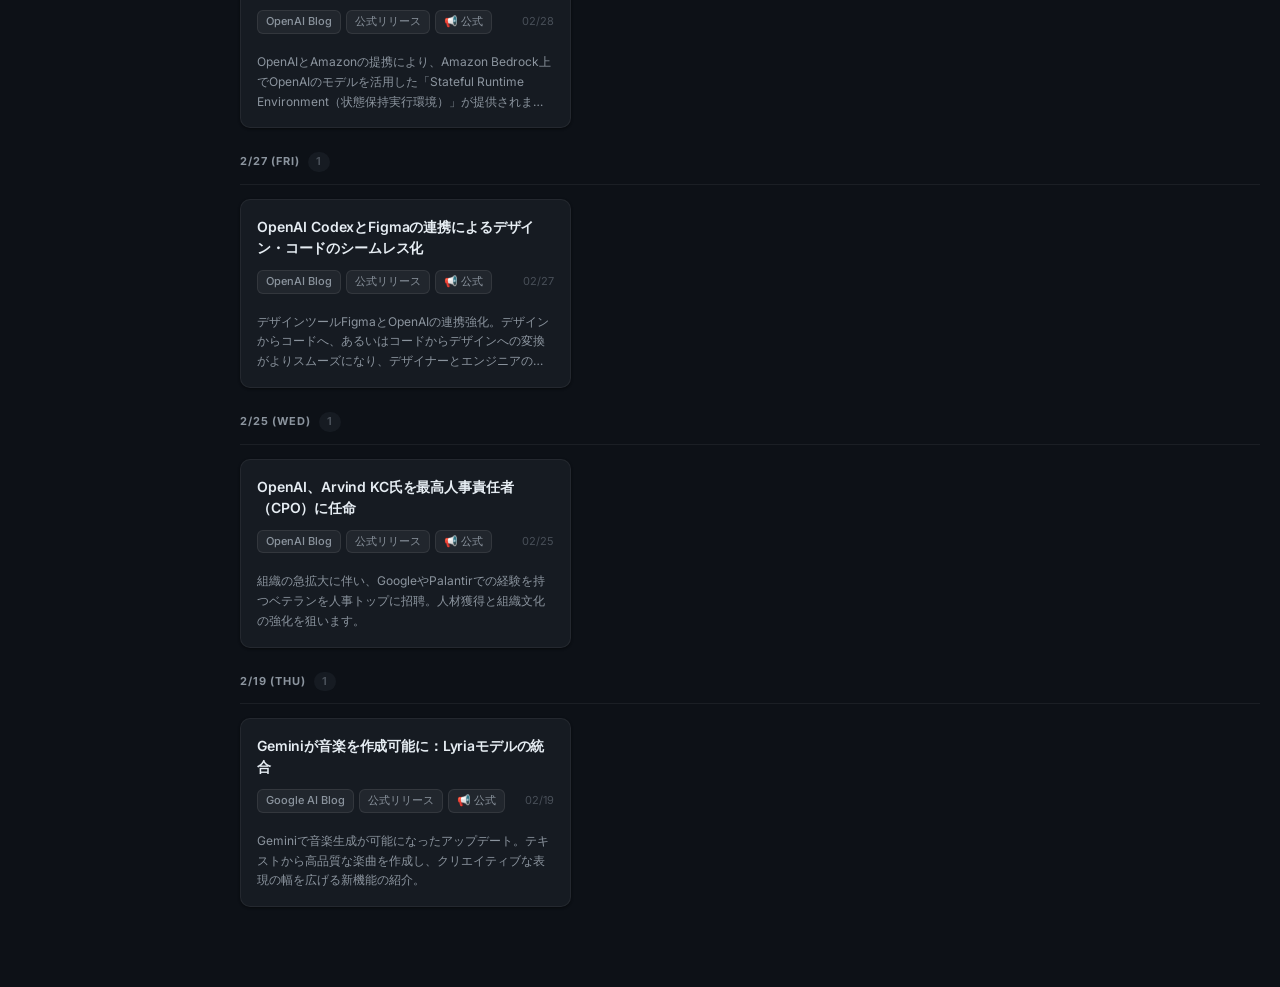
==== commit 0f8a97ee: "feat: スマホ向けUI改修 — ボトムナビ＋上部カテゴリタブバー追加 - 画面下部に固定ボトムナビ（ホーム/公式/Trending）追加 - 画面上部にカラフル横スクロールカテゴリタブバー追加 -" ====
--- a/official.html
+++ b/official.html
@@ -48,6 +48,33 @@
     <button id="sidebar-toggle" aria-label="フィルターを開く">☰</button>
   </header>
 
+  <!-- モバイル: カテゴリタブバー（会社フィルター） -->
+  <div id="mobile-category-bar">
+    <div id="mobile-cat-scroll">
+      <!-- official.js が動的に生成 -->
+    </div>
+    <button id="mob-date-btn">📅 <span id="mob-date-label">日付</span></button>
+  </div>
+  <div id="mob-date-dropdown">
+    <div id="mob-date-list"></div>
+  </div>
+
+  <!-- ボトムナビ -->
+  <nav id="bottom-nav">
+    <a class="bnav-item" href="index.html">
+      <span class="bnav-icon">🏠</span>
+      <span class="bnav-label">ホーム</span>
+    </a>
+    <a class="bnav-item active" href="official.html">
+      <span class="bnav-icon">📢</span>
+      <span class="bnav-label">公式</span>
+    </a>
+    <a class="bnav-item" href="trending.html">
+      <span class="bnav-icon">🌟</span>
+      <span class="bnav-label">Trending</span>
+    </a>
+  </nav>
+
   <!-- アプリレイアウト: サイドバー + メイン -->
   <div id="app-layout">
 
--- a/style.css
+++ b/style.css
@@ -688,6 +688,22 @@
 #empty-state .empty-icon { font-size: 40px; margin-bottom: 16px; }
 
 /* =============================================
+   ボトムナビゲーション（モバイル専用）
+   ============================================= */
+
+#bottom-nav {
+  display: none; /* デスクトップでは非表示 */
+}
+
+/* =============================================
+   モバイルカテゴリタブバー（上部横スクロール）
+   ============================================= */
+
+#mobile-category-bar {
+  display: none; /* デスクトップでは非表示 */
+}
+
+/* =============================================
    レスポンシブ
    ============================================= */
 
@@ -705,122 +721,196 @@
   }
 }
 
-/* モバイル: 2段ヘッダー・サイドバー非表示・1カラム */
+/* モバイル: スマニュー風UI */
 @media (max-width: 768px) {
   :root {
     --sidebar-w: 0px;
-    --header-h: 96px; /* 2段分の高さ */
-  }
-
-  /* ヘッダーを2段構成に */
+    --header-h: 52px;
+    --bottom-nav-h: 56px;
+    --mobile-cat-h: 44px;
+  }
+
+  /* ===== ヘッダー: ロゴ + 検索アイコンのみ ===== */
   #header {
-    flex-wrap: wrap;
+    flex-wrap: nowrap;
     padding: 0 12px;
-    height: auto;
-    min-height: var(--header-h);
+    height: var(--header-h);
     gap: 0;
   }
 
-  /* 1段目: ロゴ（左）＋ハンバーガー（右） */
-  #logo {
-    flex: 1;
-    height: 48px;
-    align-items: center;
-  }
-
-  /* 検索窓を非表示 */
-  #search-wrapper {
-    display: none;
-  }
-
-  #sidebar-toggle {
+  #logo { flex: 1; }
+
+  /* 検索窓を非表示（ボトムナビの検索ボタンで代替） */
+  #search-wrapper { display: none; }
+
+  /* ヘッダーのタブバーを非表示（ボトムナビに移行） */
+  #tabbar { display: none; }
+
+  /* ハンバーガーも非表示（カテゴリタブで代替） */
+  #sidebar-toggle { display: none; }
+
+  /* ===== モバイルカテゴリタブバー ===== */
+  #mobile-category-bar {
     display: flex;
     align-items: center;
-    justify-content: center;
-    height: 48px;
-    padding: 0 10px;
-    margin: 0;
-    margin-left: auto;
-  }
-
-  /* 2段目: タブバーを全幅で下段に */
-  #tabbar {
-    width: 100%;
-    height: 48px;
-    border-top: 1px solid var(--border);
-    justify-content: space-around;
-    gap: 0;
-    padding: 0 4px;
-  }
-
-  .tab-btn {
-    flex: 1;
-    padding: 0 8px;
-    font-size: 13px;
-    height: 100%;
-    border-bottom: none;
-    border-radius: var(--radius-sm);
-  }
-
-  .tab-btn.active {
-    color: var(--accent-hover);
-    background: var(--accent-subtle);
-    border-bottom: none;
-  }
-
-  /* サイドバー: ドロップダウン型 */
-  #sidebar {
+    position: fixed;
     top: var(--header-h);
     left: 0; right: 0;
-    bottom: auto;
-    width: 100%;
-    height: auto;
-    max-height: 50vh;
-    border-right: none;
+    height: var(--mobile-cat-h);
+    background: var(--bg-surface);
     border-bottom: 1px solid var(--border);
+    z-index: 190;
+    overflow: hidden;
+  }
+
+  #mobile-cat-scroll {
+    display: flex;
+    align-items: center;
+    gap: 6px;
+    overflow-x: auto;
+    scroll-behavior: smooth;
+    scrollbar-width: none;
+    flex: 1;
+    padding: 0 10px;
+    height: 100%;
+  }
+
+  #mobile-cat-scroll::-webkit-scrollbar { display: none; }
+
+  .mob-cat-btn {
+    flex-shrink: 0;
+    border: none;
+    border-radius: 20px;
+    padding: 5px 14px;
+    font-size: 13px;
+    font-weight: 600;
+    cursor: pointer;
+    white-space: nowrap;
+    transition: opacity 0.15s;
+    color: #fff;
+    opacity: 0.75;
+  }
+
+  .mob-cat-btn.active { opacity: 1; }
+  .mob-cat-btn:not(.active) { filter: brightness(0.7); }
+
+  /* 日付ボタン（右端固定） */
+  #mob-date-btn {
+    flex-shrink: 0;
+    background: none;
+    border: none;
+    border-left: 1px solid var(--border);
+    color: var(--text-secondary);
+    font-size: 13px;
+    padding: 0 12px;
+    height: 100%;
+    cursor: pointer;
+    display: flex;
+    align-items: center;
+    gap: 4px;
+    white-space: nowrap;
+  }
+
+  #mob-date-btn.active {
+    color: var(--accent-hover);
+  }
+
+  /* 日付ドロップダウン */
+  #mob-date-dropdown {
+    position: fixed;
+    top: calc(var(--header-h) + var(--mobile-cat-h));
+    left: 0; right: 0;
+    background: var(--bg-surface);
+    border-bottom: 1px solid var(--border);
+    z-index: 180;
     display: none;
+    max-height: 40vh;
     overflow-y: auto;
-    z-index: 150;
-  }
-
-  #sidebar.open { display: block; }
-
-  #sidebar .sidebar-section {
+  }
+
+  #mob-date-dropdown.open { display: block; }
+
+  #mob-date-list {
     display: flex;
     flex-wrap: wrap;
-    padding: 8px 12px;
-    gap: 4px;
-  }
-
-  .sidebar-divider { display: none; }
-
-  .sidebar-item {
-    border-left: none;
+    gap: 6px;
+    padding: 12px 14px;
+  }
+
+  .mob-date-item {
     border: 1px solid var(--border);
     border-radius: 14px;
     padding: 4px 12px;
     font-size: 12px;
-    display: inline-block;
-  }
-
-  .sidebar-item.active {
+    color: var(--text-secondary);
+    cursor: pointer;
+    background: none;
+  }
+
+  .mob-date-item.active {
     background: var(--accent-subtle);
     border-color: var(--border-accent);
     color: var(--accent-hover);
   }
 
+  /* ===== アプリレイアウト調整 ===== */
+  #app-layout {
+    margin-top: calc(var(--header-h) + var(--mobile-cat-h));
+  }
+
+  /* サイドバー非表示 */
+  #sidebar { display: none !important; }
+
   /* メイン */
-  #main { margin-left: 0; }
+  #main {
+    margin-left: 0;
+    max-width: 100vw;
+    padding-bottom: calc(var(--bottom-nav-h) + 16px);
+  }
 
   .article-cards-grid { grid-template-columns: 1fr; }
 
   .date-group { padding: 0 12px; }
 
-  .card-thumb {
-    height: 150px;
-  }
-
-  .card-body {
-    padding: 10px 12px;
-  }
-}
+  .card-thumb { height: 150px; }
+
+  .card-body { padding: 10px 12px; }
+
+  /* ===== ボトムナビ ===== */
+  #bottom-nav {
+    display: flex;
+    position: fixed;
+    bottom: 0; left: 0; right: 0;
+    height: var(--bottom-nav-h);
+    background: var(--bg-surface);
+    border-top: 1px solid var(--border);
+    z-index: 200;
+  }
+
+  .bnav-item {
+    flex: 1;
+    display: flex;
+    flex-direction: column;
+    align-items: center;
+    justify-content: center;
+    gap: 3px;
+    text-decoration: none;
+    color: var(--text-muted);
+    font-size: 10px;
+    font-weight: 500;
+    transition: color 0.15s;
+    cursor: pointer;
+    background: none;
+    border: none;
+    padding: 0;
+  }
+
+  .bnav-item.active { color: var(--accent-hover); }
+
+  .bnav-icon {
+    font-size: 20px;
+    line-height: 1;
+  }
+
+  .bnav-label { line-height: 1; }
+}
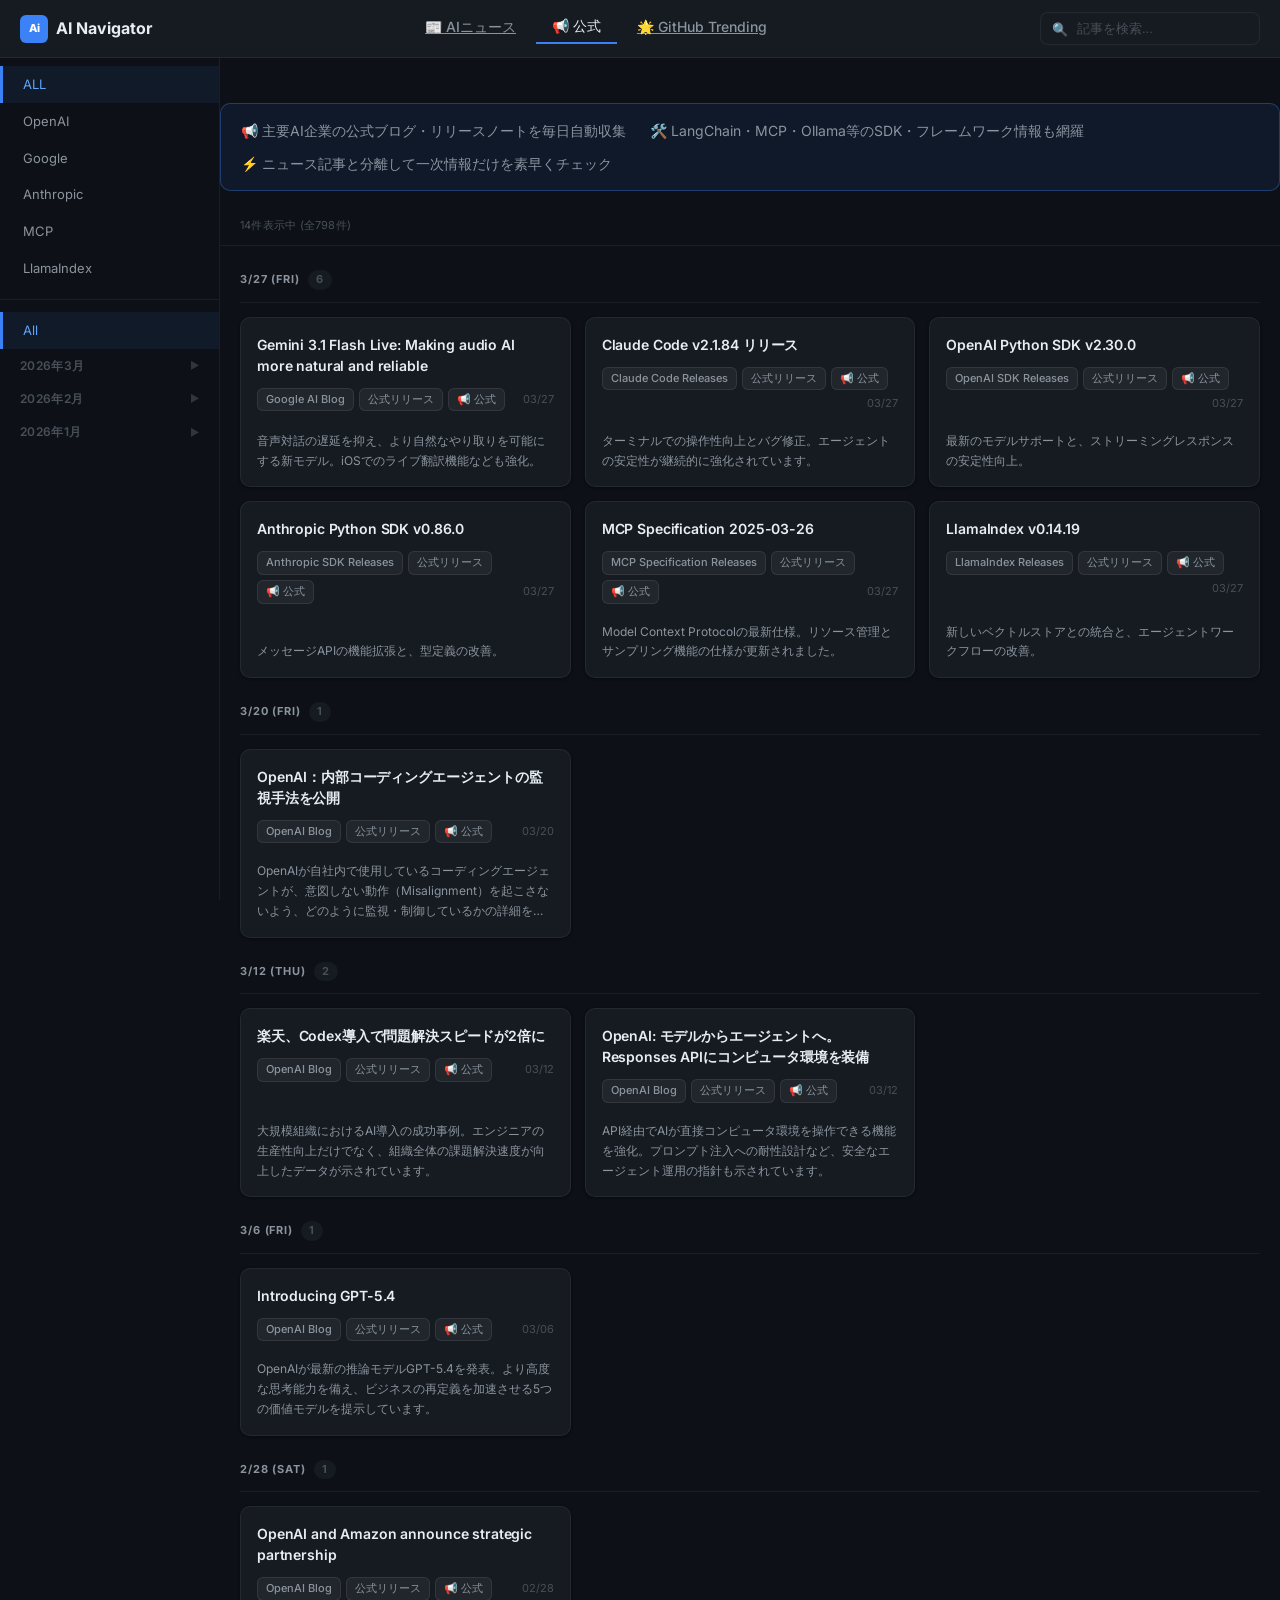
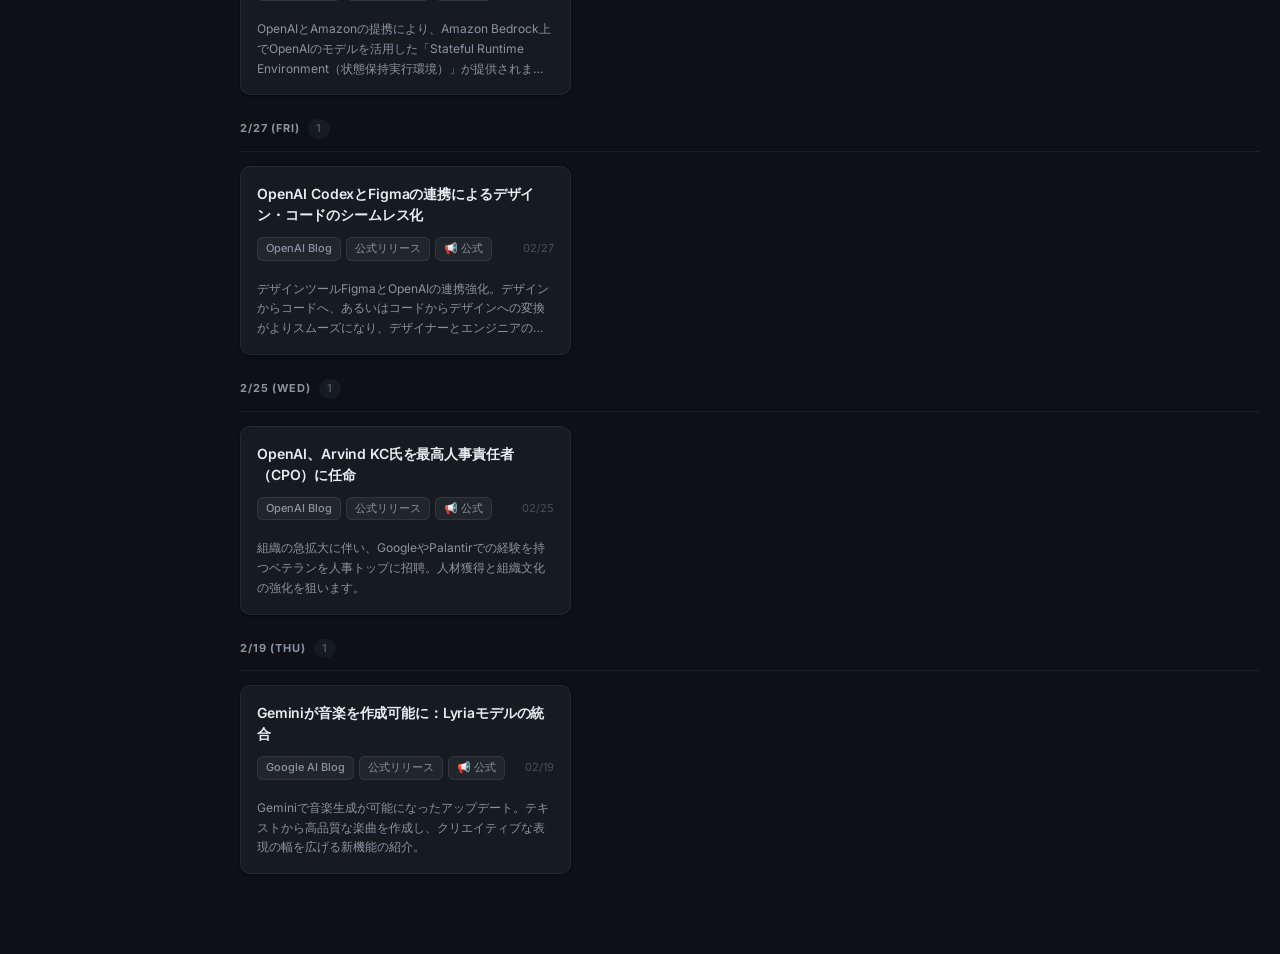
==== commit 0e61503e: "fix: 公式ページのinfo-bannerテキストをスマホ向けに短縮 Co-Authored-By: Claude Sonnet 4.6 <noreply@anthropic.com>" ====
--- a/official.html
+++ b/official.html
@@ -92,9 +92,9 @@
     <!-- メインコンテンツ -->
     <main id="main">
       <div id="trending-info-banner">
-        <div class="trending-info-item">📢 OpenAI・Anthropic・Google・Microsoftなど主要AI企業の公式ブログ・リリースノートを毎日自動収集</div>
-        <div class="trending-info-item">🛠️ SDK・フレームワーク（LangChain・LlamaIndex・MCP・Ollama・CrewAI・vLLM・Dify等）のリリース情報も網羅</div>
-        <div class="trending-info-item">⚡ ニュース記事と分離して表示することで、<strong>一次情報だけを素早くチェック</strong>できます</div>
+        <div class="trending-info-item">📢 主要AI企業の公式ブログ・リリースノートを毎日自動収集</div>
+        <div class="trending-info-item">🛠️ LangChain・MCP・Ollama等のSDK・フレームワーク情報も網羅</div>
+        <div class="trending-info-item">⚡ ニュース記事と分離して一次情報だけを素早くチェック</div>
       </div>
       <div id="stats-bar">読み込み中...</div>
       <div id="articles-container">
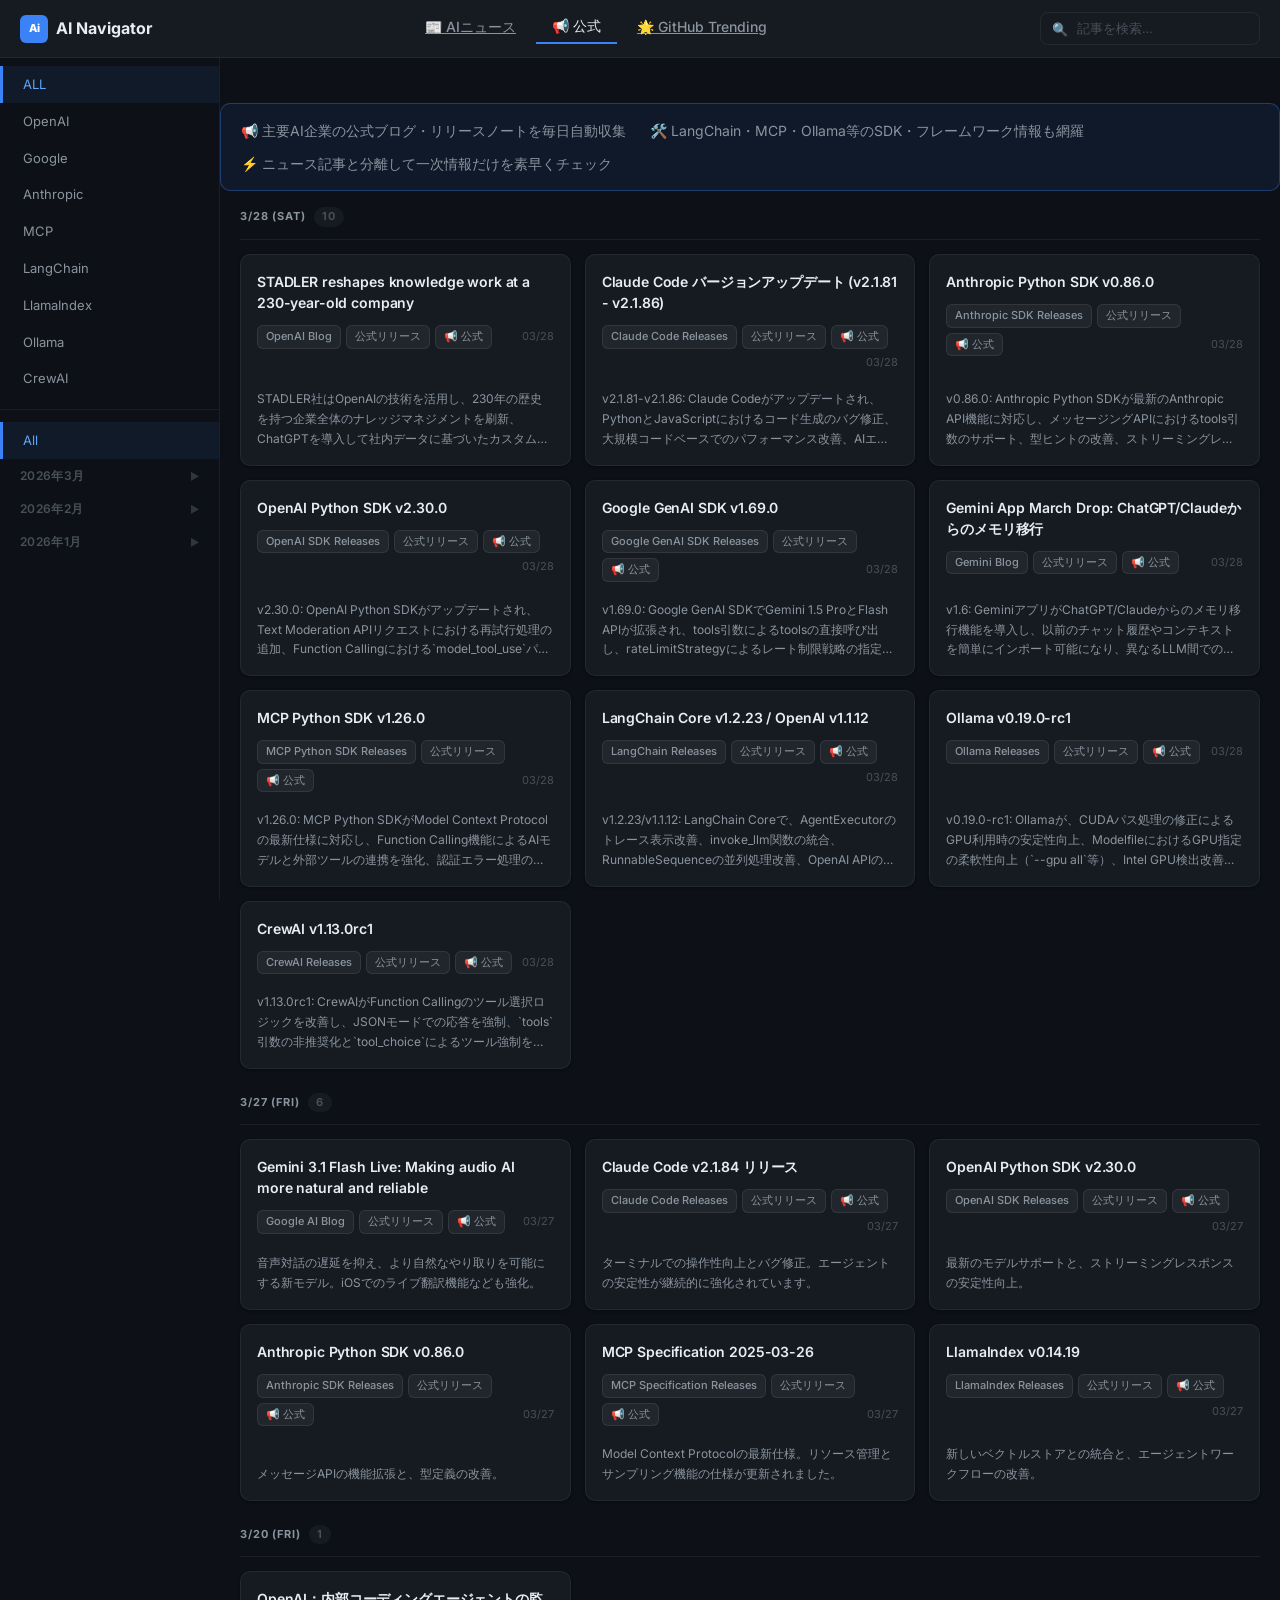
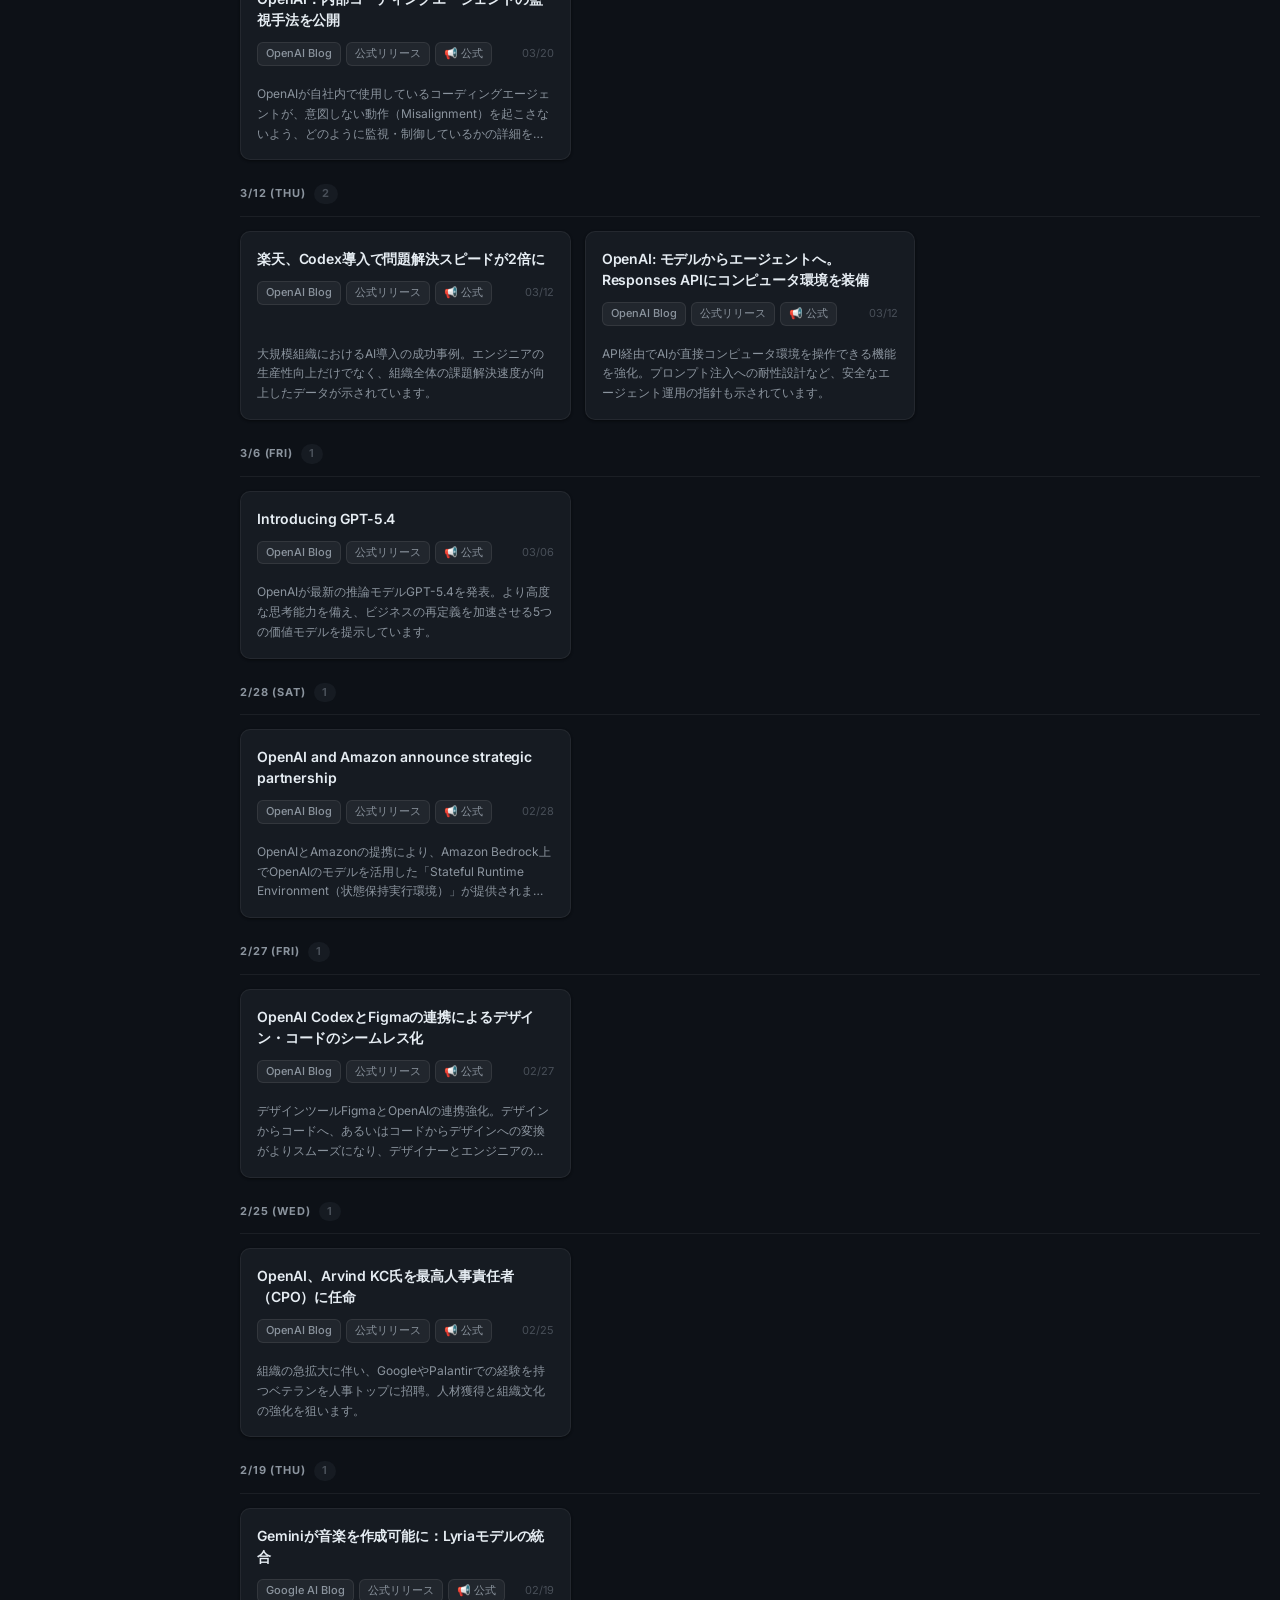
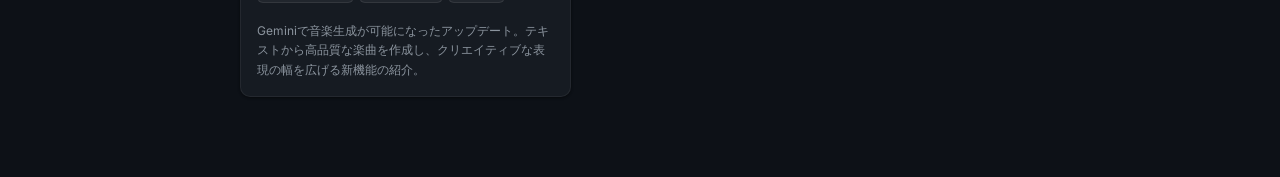
==== commit cb086e1c: "feat: 記事カードタップでモーダル表示・要約を詳細化 - 全ページ（AIニュース・公式・Trending）にカード詳細モーダルを追加   - スマホ: 画面下からスライドアップ / PC: 中央表" ====
--- a/official.html
+++ b/official.html
@@ -110,6 +110,20 @@
 
   </div>
 
+  <!-- 記事詳細モーダル -->
+  <div id="article-modal" class="modal-overlay" aria-hidden="true">
+    <div class="modal-box">
+      <button class="modal-close" id="modal-close-btn" aria-label="閉じる">✕</button>
+      <div class="modal-thumb-wrap" id="modal-thumb-wrap"></div>
+      <div class="modal-content">
+        <div class="modal-meta" id="modal-meta"></div>
+        <h2 class="modal-title" id="modal-title"></h2>
+        <p class="modal-summary" id="modal-summary"></p>
+        <a class="modal-read-btn" id="modal-read-btn" target="_blank" rel="noopener noreferrer">記事を読む →</a>
+      </div>
+    </div>
+  </div>
+
   <script src="official.js"></script>
   <!-- Cloudflare Web Analytics --><script defer src='https://static.cloudflareinsights.com/beacon.min.js' data-cf-beacon='{"token": "899bb0ef97f74baa90f5584bb37ff9c4"}'></script><!-- End Cloudflare Web Analytics -->
 </body>
--- a/style.css
+++ b/style.css
@@ -289,12 +289,27 @@
 
 /* 統計バー */
 #stats-bar {
-  padding: 10px 20px;
+  display: none;
+}
+
+.stats-item {
+  display: flex;
+  align-items: center;
+  gap: 4px;
+}
+
+.stats-item strong {
+  color: var(--text-primary);
+  font-weight: 600;
+}
+
+.stats-sep {
+  color: var(--text-muted);
+}
+
+.stats-companies {
+  color: var(--text-muted);
   font-size: 11px;
-  color: var(--text-muted);
-  border-bottom: 1px solid var(--border);
-  background: transparent;
-  letter-spacing: 0.02em;
 }
 
 /* =============================================
@@ -304,6 +319,10 @@
 .date-group {
   padding: 0 20px;
   margin-top: 24px;
+}
+
+.date-group:first-child {
+  margin-top: 8px;
 }
 
 .date-header {
@@ -521,6 +540,136 @@
 }
 
 /* =============================================
+   記事詳細モーダル
+   ============================================= */
+
+.modal-overlay {
+  display: none;
+  position: fixed;
+  inset: 0;
+  background: rgba(0, 0, 0, 0.7);
+  z-index: 1000;
+  align-items: flex-end;
+  justify-content: center;
+  padding: 0;
+}
+
+.modal-overlay.open {
+  display: flex;
+}
+
+.modal-box {
+  background: var(--bg-card);
+  border-radius: 18px 18px 0 0;
+  width: 100%;
+  max-width: 640px;
+  max-height: 85vh;
+  overflow-y: auto;
+  position: relative;
+  animation: modal-slide-up 0.25s ease-out;
+}
+
+@keyframes modal-slide-up {
+  from { transform: translateY(100%); opacity: 0; }
+  to   { transform: translateY(0);    opacity: 1; }
+}
+
+.modal-close {
+  position: absolute;
+  top: 14px;
+  right: 16px;
+  background: var(--bg-primary);
+  border: 1px solid var(--border);
+  border-radius: 50%;
+  width: 32px;
+  height: 32px;
+  font-size: 14px;
+  cursor: pointer;
+  color: var(--text-secondary);
+  display: flex;
+  align-items: center;
+  justify-content: center;
+  z-index: 1;
+}
+
+.modal-close:hover {
+  background: var(--bg-card-hover);
+  color: var(--text-primary);
+}
+
+.modal-thumb-wrap {
+  width: 100%;
+  max-height: 200px;
+  overflow: hidden;
+  border-radius: 18px 18px 0 0;
+}
+
+.modal-thumb-wrap img {
+  width: 100%;
+  height: 200px;
+  object-fit: cover;
+  display: block;
+}
+
+.modal-content {
+  padding: 20px 20px 28px;
+}
+
+.modal-meta {
+  display: flex;
+  flex-wrap: wrap;
+  gap: 6px;
+  align-items: center;
+  margin-bottom: 12px;
+}
+
+.modal-title {
+  font-size: 16px;
+  font-weight: 700;
+  line-height: 1.5;
+  color: var(--text-primary);
+  margin: 0 0 14px;
+}
+
+.modal-summary {
+  font-size: 14px;
+  color: var(--text-secondary);
+  line-height: 1.75;
+  margin: 0 0 20px;
+  white-space: pre-line;
+}
+
+.modal-read-btn {
+  display: inline-block;
+  background: var(--accent);
+  color: #fff;
+  text-decoration: none;
+  padding: 10px 22px;
+  border-radius: 8px;
+  font-size: 14px;
+  font-weight: 600;
+  transition: background 0.15s;
+}
+
+.modal-read-btn:hover {
+  background: var(--accent-hover);
+}
+
+@media (min-width: 769px) {
+  .modal-overlay {
+    align-items: center;
+    padding: 24px;
+  }
+  .modal-box {
+    border-radius: 14px;
+    max-height: 80vh;
+  }
+  .modal-thumb-wrap {
+    border-radius: 14px 14px 0 0;
+  }
+}
+
+/* =============================================
    GitHub Trending ページ
    ============================================= */
 
@@ -551,7 +700,13 @@
 @media (max-width: 768px) {
   #trending-info-banner {
     flex-direction: column;
-    gap: 8px;
+    gap: 4px;
+    padding: 8px 12px;
+  }
+
+  .trending-info-item {
+    font-size: 11px;
+    line-height: 1.4;
   }
 }
 
@@ -761,6 +916,18 @@
     border-bottom: 1px solid var(--border);
     z-index: 190;
     overflow: hidden;
+  }
+
+  /* 右端フェードアウト（スクロール続きがあることを示す） */
+  #mobile-category-bar::after {
+    content: "";
+    position: absolute;
+    right: 44px; /* 日付ボタンの左端まで */
+    top: 0; bottom: 0;
+    width: 32px;
+    background: linear-gradient(to right, transparent, var(--bg-surface));
+    pointer-events: none;
+    z-index: 1;
   }
 
   #mobile-cat-scroll {
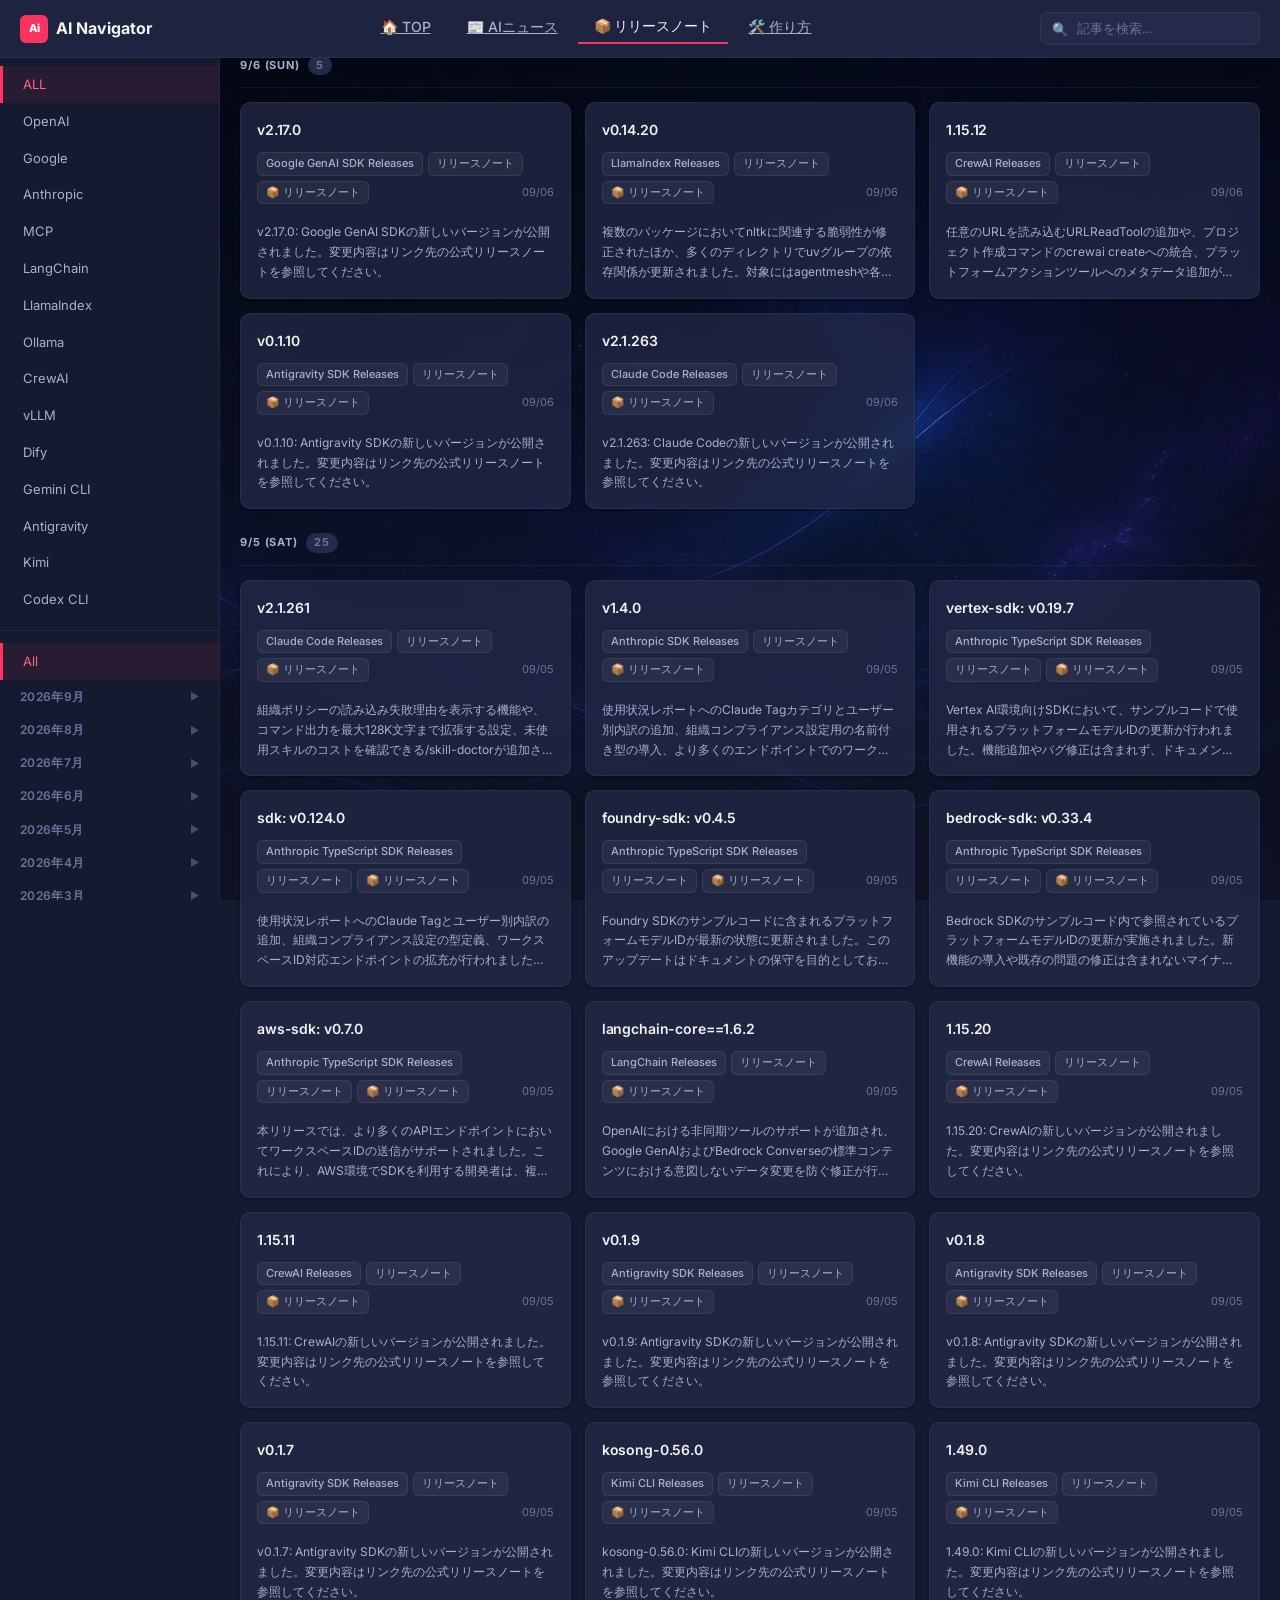
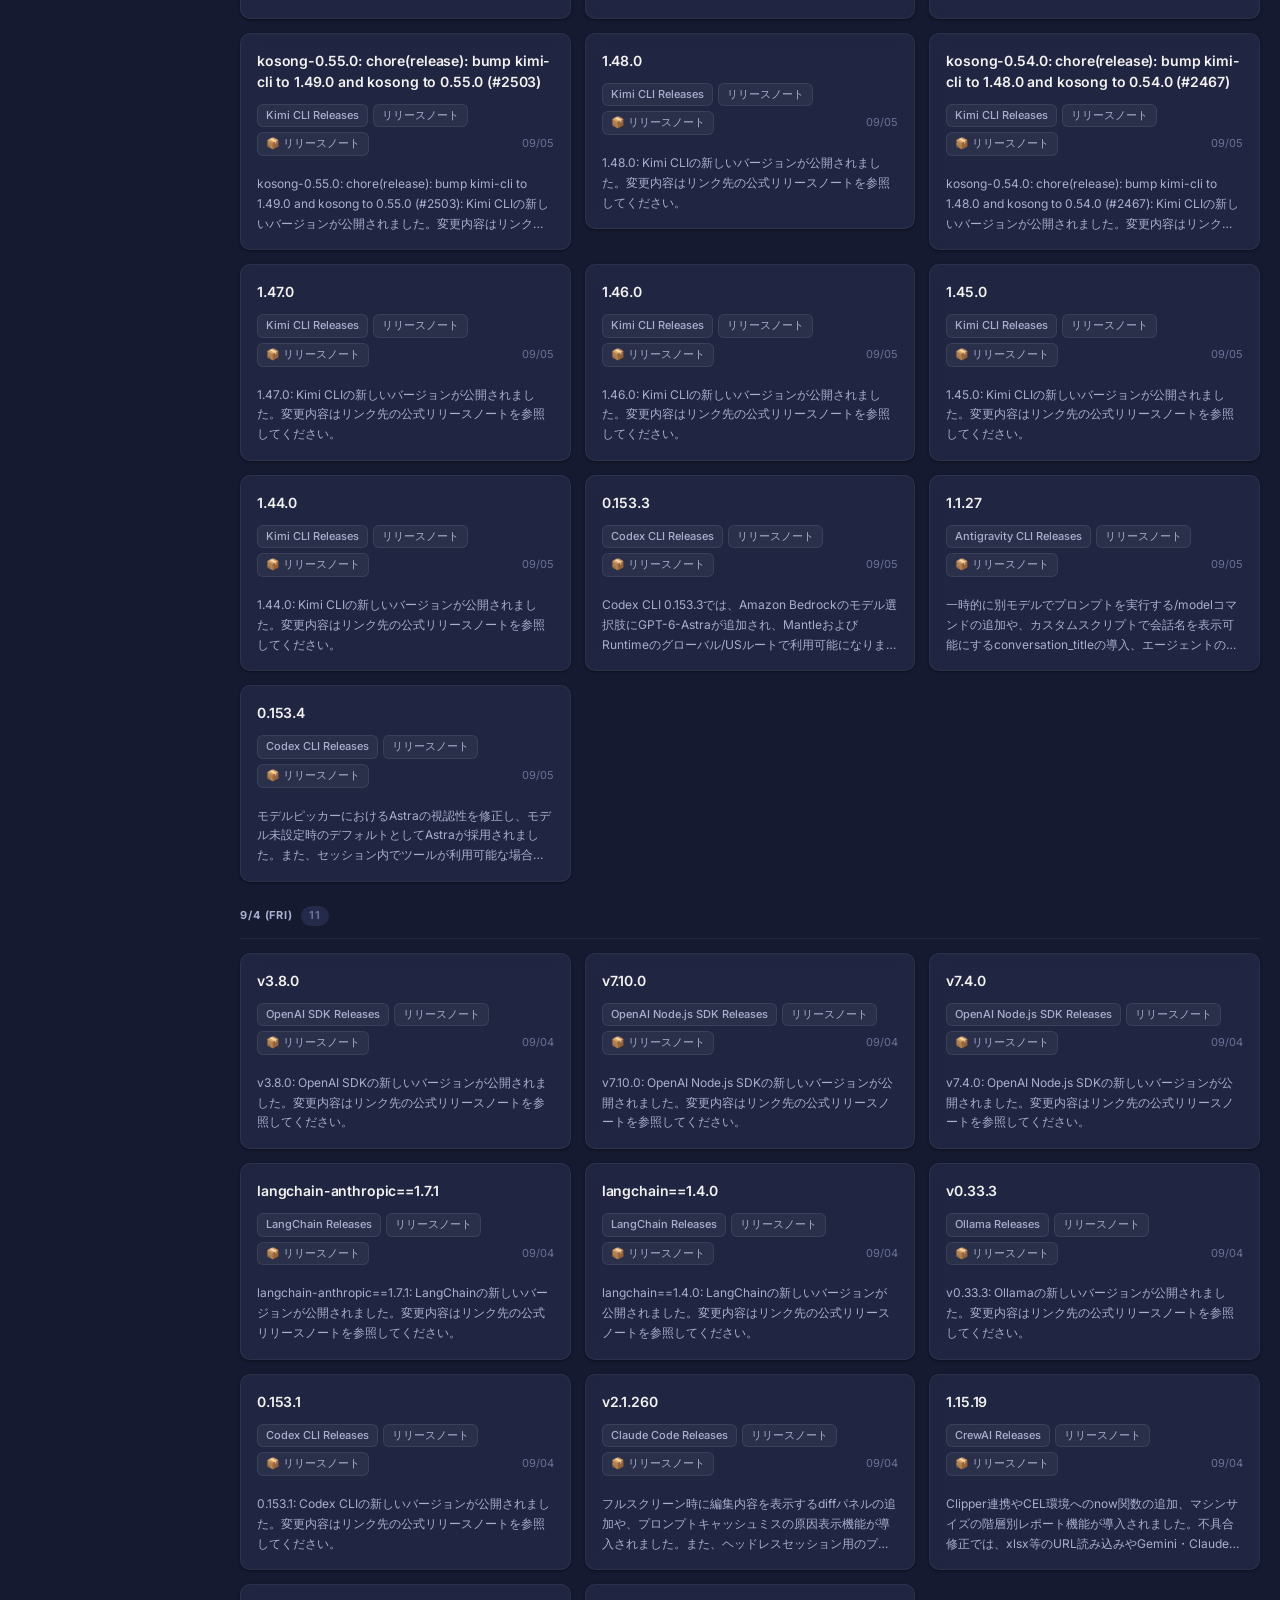
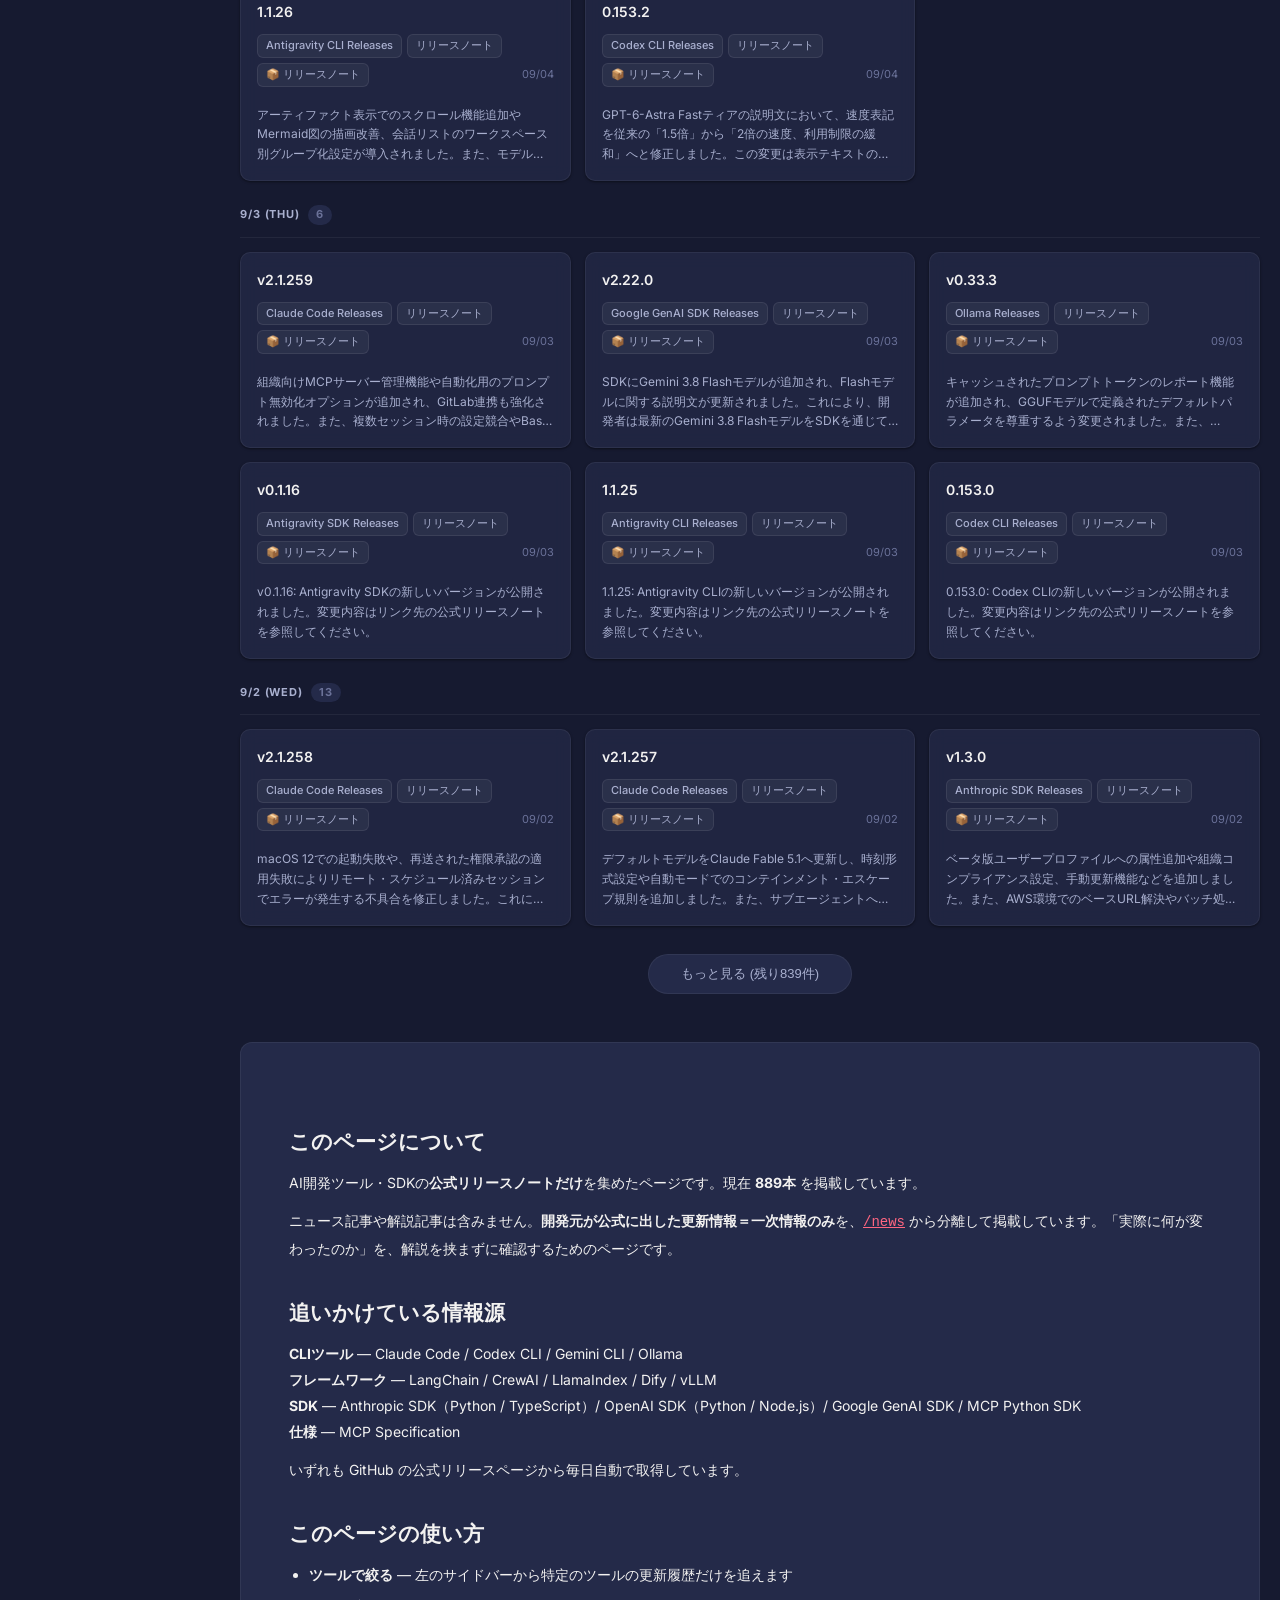
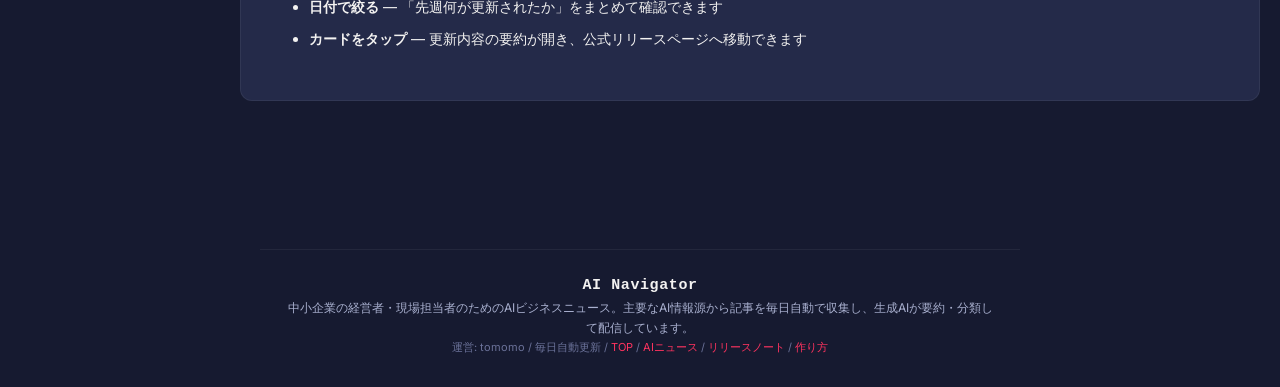
==== commit 95d5ff91: "Deploy AI Navigator (2026-09-07)" ====
--- a/official.html
+++ b/official.html
@@ -2,35 +2,68 @@
 <html lang="ja">
 <head>
   <meta charset="UTF-8">
-  <meta name="viewport" content="width=device-width, initial-scale=1.0">
-  <title>公式リリース | AI Navigator — OpenAI・Anthropic・Google最新情報</title>
-  <meta name="description" content="OpenAI・Anthropic・Google・Microsoft・MCP・LangChain等の公式リリース情報を毎日自動収集。AI企業の最新アップデートをまとめてチェック。">
-  <meta property="og:title" content="公式リリース | AI Navigator — OpenAI・Anthropic・Google最新情報">
-  <meta property="og:description" content="OpenAI・Anthropic・Google・Microsoft等の公式リリース情報を毎日自動収集。AI企業の最新アップデートをまとめてチェック。">
+  <meta name="viewport" content="width=device-width, initial-scale=1.0, viewport-fit=cover">
+  <!-- 旧ドメイン(ai-news-eev.pages.dev)からの来訪を独自ドメインへ転送する。
+       note記事・過去のSNS投稿に旧URLが残っており、Cloudflare Pagesでは
+       pages.dev を301転送する手段が無いため（2026-08-16に_redirects・
+       Redirect Rulesの両方を実測して不可を確認）、クライアント側で転送する。
+       GA4より前に置き、旧ドメインでの計測発火とチラつきを防ぐ。 -->
+  <script>
+    (function () {
+      if (location.hostname === "ai-news-eev.pages.dev") {
+        location.replace("https://ai-navigator.dev" + location.pathname + location.search + location.hash);
+      }
+    })();
+  </script>
+  <!-- Google Tag Manager -->
+  <script>(function(w,d,s,l,i){w[l]=w[l]||[];w[l].push({'gtm.start':
+  new Date().getTime(),event:'gtm.js'});var f=d.getElementsByTagName(s)[0],
+  j=d.createElement(s),dl=l!='dataLayer'?'&l='+l:'';j.async=true;j.src=
+  'https://www.googletagmanager.com/gtm.js?id='+i+dl;f.parentNode.insertBefore(j,f);
+  })(window,document,'script','dataLayer','GTM-NNQDZVDZ');</script>
+  <!-- End Google Tag Manager -->
+  <script>
+    // GTM移行後もJS側の gtag(...) 呼び出しを生かすためのスタブ。
+    // 実体は dataLayer.push なので、GTM がそのまま受け取る。
+    // ⚠️ これを消すと app.js の typeof ガードが false になり
+    //    select_content / select_item が静かに停止する（JSエラーは出ない）。
+    window.dataLayer = window.dataLayer || [];
+    function gtag(){dataLayer.push(arguments);}
+  </script>
+  <title>AIリリースノート一覧｜Claude Code・Codex CLI・Ollamaなどの更新を毎日収集 | AI Navigator</title>
+  <meta name="description" content="OpenAI・Anthropic・Google・MCP・LangChain等のSDK・ツールのリリースノート（更新通知）を毎日自動収集。AI開発ツールの最新アップデートをまとめてチェック。">
+  <meta property="og:title" content="AIリリースノート一覧｜Claude Code・Codex CLI・Ollamaなどの更新を毎日収集 | AI Navigator">
+  <meta property="og:description" content="OpenAI・Anthropic・Google・MCP・LangChain等のSDK・ツールのリリースノートを毎日自動収集。AI開発ツールの最新アップデートをまとめてチェック。">
   <meta property="og:type" content="website">
-  <meta property="og:url" content="https://ai-news-eev.pages.dev/official.html">
-  <meta property="og:image" content="https://ai-news-eev.pages.dev/ogp.png">
+  <meta property="og:url" content="https://ai-navigator.dev/official">
+  <meta property="og:image" content="https://ai-navigator.dev/ogp.png">
   <meta name="twitter:card" content="summary_large_image">
-  <meta name="twitter:title" content="公式リリース | AI Navigator">
-  <meta name="twitter:description" content="OpenAI・Anthropic・Google等の公式リリース情報を毎日自動収集。">
+  <meta name="twitter:title" content="リリースノート | AI Navigator">
+  <meta name="twitter:description" content="OpenAI・Anthropic・Google等のSDK・ツールのリリースノートを毎日自動収集。">
   <link rel="preconnect" href="https://fonts.googleapis.com">
   <link rel="preconnect" href="https://fonts.gstatic.com" crossorigin>
   <link href="https://fonts.googleapis.com/css2?family=Inter:wght@400;500;600;700&display=swap" rel="stylesheet">
   <link rel="stylesheet" href="style.css">
+  <link rel="canonical" href="https://ai-navigator.dev/official">
 </head>
 <body>
+  <!-- Google Tag Manager (noscript) -->
+  <noscript><iframe src="https://www.googletagmanager.com/ns.html?id=GTM-NNQDZVDZ"
+  height="0" width="0" style="display:none;visibility:hidden"></iframe></noscript>
+  <!-- End Google Tag Manager (noscript) -->
 
   <!-- ヘッダー: ロゴ | タブ | 検索 -->
   <header id="header">
-    <a href="index.html" id="logo">
+    <a href="/" id="logo">
       <span id="logo-icon">Ai</span>
       <span id="logo-text">AI Navigator</span>
     </a>
 
     <nav id="tabbar">
-      <a class="tab-btn" href="index.html">📰 AIニュース</a>
-      <button class="tab-btn active" data-tab="official">📢 公式</button>
-      <a class="tab-btn" href="trending.html">🌟 GitHub Trending</a>
+      <a class="tab-btn" href="/">🏠 TOP</a>
+      <a class="tab-btn" href="/news">📰 AIニュース</a>
+      <button class="tab-btn active" data-tab="official">📦 リリースノート</button>
+      <a class="tab-btn" href="/about">🛠️ 作り方</a>
     </nav>
 
     <div id="search-wrapper">
@@ -61,17 +94,21 @@
 
   <!-- ボトムナビ -->
   <nav id="bottom-nav">
-    <a class="bnav-item" href="index.html">
+    <a class="bnav-item" href="/">
       <span class="bnav-icon">🏠</span>
-      <span class="bnav-label">ホーム</span>
-    </a>
-    <a class="bnav-item active" href="official.html">
-      <span class="bnav-icon">📢</span>
-      <span class="bnav-label">公式</span>
-    </a>
-    <a class="bnav-item" href="trending.html">
-      <span class="bnav-icon">🌟</span>
-      <span class="bnav-label">Trending</span>
+      <span class="bnav-label">TOP</span>
+    </a>
+    <a class="bnav-item" href="/news">
+      <span class="bnav-icon">📰</span>
+      <span class="bnav-label">ニュース</span>
+    </a>
+    <a class="bnav-item active" href="/official">
+      <span class="bnav-icon">📦</span>
+      <span class="bnav-label">リリース</span>
+    </a>
+    <a class="bnav-item" href="/about">
+      <span class="bnav-icon">🛠️</span>
+      <span class="bnav-label">作り方</span>
     </a>
   </nav>
 
@@ -91,11 +128,9 @@
 
     <!-- メインコンテンツ -->
     <main id="main">
-      <div id="trending-info-banner">
-        <div class="trending-info-item">📢 主要AI企業の公式ブログ・リリースノートを毎日自動収集</div>
-        <div class="trending-info-item">🛠️ LangChain・MCP・Ollama等のSDK・フレームワーク情報も網羅</div>
-        <div class="trending-info-item">⚡ ニュース記事と分離して一次情報だけを素早くチェック</div>
-      </div>
+      <section class="page-guide page-guide--list-heading" aria-labelledby="official-page-title">
+        <h1 id="official-page-title">AIリリースノート一覧｜Claude Code・Codex CLI・Ollamaなどの更新を毎日収集</h1>
+      </section>
       <div id="stats-bar">読み込み中...</div>
       <div id="articles-container">
         <div id="empty-state">
@@ -106,9 +141,43 @@
       <div id="load-more-wrapper" style="display:none">
         <button id="load-more-btn">もっと見る</button>
       </div>
+
+      <div class="page-guide">
+        <section class="page-guide-section">
+          <h2>このページについて</h2>
+          <!-- OFFICIAL_ARTICLE_COUNT:start -->
+          <p>AI開発ツール・SDKの<strong>公式リリースノートだけ</strong>を集めたページです。現在 <strong>889本</strong> を掲載しています。</p>
+<!-- OFFICIAL_ARTICLE_COUNT:end -->
+          <p>ニュース記事や解説記事は含みません。<strong>開発元が公式に出した更新情報＝一次情報のみ</strong>を、<a href="/news"><code>/news</code></a> から分離して掲載しています。「実際に何が変わったのか」を、解説を挟まずに確認するためのページです。</p>
+        </section>
+
+        <section class="page-guide-section">
+          <h2>追いかけている情報源</h2>
+          <p><strong>CLIツール</strong> — Claude Code / Codex CLI / Gemini CLI / Ollama<br>
+          <strong>フレームワーク</strong> — LangChain / CrewAI / LlamaIndex / Dify / vLLM<br>
+          <strong>SDK</strong> — Anthropic SDK（Python / TypeScript）/ OpenAI SDK（Python / Node.js）/ Google GenAI SDK / MCP Python SDK<br>
+          <strong>仕様</strong> — MCP Specification</p>
+          <p>いずれも GitHub の公式リリースページから毎日自動で取得しています。</p>
+        </section>
+
+        <section class="page-guide-section">
+          <h2>このページの使い方</h2>
+          <ul>
+            <li><strong>ツールで絞る</strong> — 左のサイドバーから特定のツールの更新履歴だけを追えます</li>
+            <li><strong>日付で絞る</strong> — 「先週何が更新されたか」をまとめて確認できます</li>
+            <li><strong>カードをタップ</strong> — 更新内容の要約が開き、公式リリースページへ移動できます</li>
+          </ul>
+        </section>
+      </div>
     </main>
 
   </div>
+
+  <footer id="site-footer">
+    <p class="footer-title">AI Navigator</p>
+    <p class="footer-desc">中小企業の経営者・現場担当者のためのAIビジネスニュース。主要なAI情報源から記事を毎日自動で収集し、生成AIが要約・分類して配信しています。</p>
+    <p class="footer-meta">運営: tomomo / 毎日自動更新 / <a href="/">TOP</a> / <a href="/news">AIニュース</a> / <a href="/official">リリースノート</a> / <a href="/about">作り方</a></p>
+  </footer>
 
   <!-- 記事詳細モーダル -->
   <div id="article-modal" class="modal-overlay" aria-hidden="true">
@@ -125,6 +194,7 @@
   </div>
 
   <script src="official.js"></script>
+  <script src="ai-consult.js"></script>
   <!-- Cloudflare Web Analytics --><script defer src='https://static.cloudflareinsights.com/beacon.min.js' data-cf-beacon='{"token": "899bb0ef97f74baa90f5584bb37ff9c4"}'></script><!-- End Cloudflare Web Analytics -->
 </body>
 </html>
--- a/style.css
+++ b/style.css
@@ -4,24 +4,27 @@
    ============================================= */
 
 :root {
-  --bg-primary: #0d1117;
-  --bg-surface: #161b22;
-  --bg-card: #161b22;
-  --bg-card-hover: #1c2230;
-  --bg-sidebar: #0d1117;
-  --accent: #3b82f6;
-  --accent-hover: #60a5fa;
-  --accent-subtle: rgba(59, 130, 246, 0.08);
-  --pick-must: #ef4444;
-  --pick-must-bg: rgba(239, 68, 68, 0.10);
-  --pick-check: #f59e0b;
-  --pick-check-bg: rgba(245, 158, 11, 0.10);
-  --text-primary: #e6edf3;
-  --text-secondary: #8b949e;
-  --text-muted: #484f58;
+  /* ===== The Markup 配色移植（Navy基調ダーク + Pinkアクセント） =====
+     公式デザインシステム https://design.themarkup.org/
+     Navy #242a49 / Pink #ff335f / Light Pink #fbd7de / Light Blue #e6f3ff */
+  --bg-primary: #161a30;       /* 最暗背景: Navy #242a49 を沈めた濃紺 */
+  --bg-surface: #1e2440;       /* ヘッダー・サーフェス */
+  --bg-card: #242a49;          /* カード = 公式Navy */
+  --bg-card-hover: #2d3454;    /* カードhover: Navyを少し持ち上げ */
+  --bg-sidebar: #161a30;       /* サイドバー = 最暗背景に揃える */
+  --accent: #ff335f;           /* アクセント = 公式Pink */
+  --accent-hover: #ff6680;     /* hover: Pinkを明るく */
+  --accent-subtle: rgba(255, 51, 95, 0.08);
+  --pick-must: #ff335f;        /* PICK必読 = Pink（アクセントと統一） */
+  --pick-must-bg: rgba(255, 51, 95, 0.10);
+  --pick-check: #f0b36c;       /* PICK確認 = 公式Orange（Pinkと調和） */
+  --pick-check-bg: rgba(240, 179, 108, 0.10);
+  --text-primary: #f3f2f1;     /* 本文 = 公式Light Tan（Navy背景に映える） */
+  --text-secondary: #a9b0cf;   /* 副次テキスト: Navy寄りのライトグレー */
+  --text-muted: #6b7299;       /* ミュート: Navy寄りのミッドグレー */
   --border: rgba(255,255,255,0.06);
   --border-hover: rgba(255,255,255,0.14);
-  --border-accent: rgba(59, 130, 246, 0.35);
+  --border-accent: rgba(255, 51, 95, 0.35);
   --shadow: 0 4px 24px rgba(0,0,0,0.5);
   --shadow-card: 0 1px 3px rgba(0,0,0,0.3), 0 1px 2px rgba(0,0,0,0.2);
   --radius: 10px;
@@ -42,6 +45,18 @@
   overflow-x: hidden;
   -webkit-font-smoothing: antialiased;
   -moz-osx-font-smoothing: grayscale;
+}
+
+body::before {
+  content: "";
+  position: fixed;
+  inset: 0;
+  z-index: -2;
+  background:
+    linear-gradient(180deg, rgba(22,26,48,0.06) 0%, rgba(22,26,48,0.30) 60%, rgba(22,26,48,0.60) 100%),
+    url("assets/site-bg.webp") center 62% / cover no-repeat,
+    var(--bg-primary);
+  pointer-events: none;
 }
 
 /* =============================================
@@ -84,11 +99,26 @@
   letter-spacing: -0.5px;
 }
 
+#logo-group {
+  display: flex;
+  flex-direction: column;
+  gap: 1px;
+}
+
 #logo-text {
   font-size: 16px;
   font-weight: 700;
   color: var(--text-primary);
   white-space: nowrap;
+  line-height: 1.2;
+}
+
+#logo-tagline {
+  font-size: 10px;
+  font-weight: 500;
+  color: var(--accent-hover);
+  white-space: nowrap;
+  letter-spacing: 0.02em;
 }
 
 /* タブナビゲーション */
@@ -173,7 +203,8 @@
 
 #app-layout {
   display: flex;
-  margin-top: var(--header-h);
+  width: min(1440px, 100%);
+  margin: 0 auto;
   min-height: calc(100vh - var(--header-h));
 }
 
@@ -182,11 +213,12 @@
    ============================================= */
 
 #sidebar {
-  position: fixed;
+  position: sticky;
   top: var(--header-h);
-  left: 0;
-  bottom: 0;
+  align-self: flex-start;
   width: var(--sidebar-w);
+  height: calc(100vh - var(--header-h));
+  flex: 0 0 var(--sidebar-w);
   background: var(--bg-sidebar);
   border-right: 1px solid var(--border);
   overflow-y: auto;
@@ -281,11 +313,73 @@
 
 #main {
   flex: 1;
-  margin-left: var(--sidebar-w);
+  margin-left: 0;
   min-width: 0;
   padding-bottom: 80px;
   max-width: calc(100vw - var(--sidebar-w));
 }
+
+/* 一覧ページの静的な説明本文（記事一覧のDOM契約とは独立） */
+.page-guide {
+  margin: 20px;
+  padding: clamp(24px, 4vw, 48px);
+  background: var(--bg-card);
+  border: 1px solid var(--border);
+  border-radius: 12px;
+}
+
+/* 一覧上部の h1 はカード化せず、記事一覧の控えめなラベルとして扱う */
+.page-guide.page-guide--list-heading {
+  margin: 16px 20px 6px;
+  padding: 0 4px;
+  background: none;
+  border: 0;
+  border-radius: 0;
+}
+
+.page-guide--list-heading > h1 {
+  max-width: 1040px;
+  font-size: 21px;
+  line-height: 1.5;
+  letter-spacing: -0.01em;
+}
+
+.page-guide-section {
+  max-width: 1040px;
+  margin-top: 36px;
+}
+
+.page-guide-section h2 {
+  margin-bottom: 14px;
+  font-size: 21px;
+  line-height: 1.4;
+}
+
+.page-guide-section p,
+.page-guide-section li,
+.page-guide-section td,
+.page-guide-section th {
+  font-size: 14px;
+  line-height: 1.85;
+}
+
+.page-guide-section p + p { margin-top: 12px; }
+.page-guide-section ul { padding-left: 1.4em; }
+.page-guide-section ul > li { list-style: disc; }
+.page-guide-section li + li { margin-top: 6px; }
+.page-guide-section a { color: var(--accent-hover); }
+
+.page-guide-table-wrap { overflow-x: auto; }
+.page-guide table { width: 100%; border-collapse: collapse; }
+.page-guide th,
+.page-guide td {
+  padding: 10px 12px;
+  border: 1px solid var(--border);
+  text-align: left;
+  vertical-align: top;
+}
+.page-guide thead th { background: var(--bg-surface); }
+.page-guide tbody th { width: 220px; white-space: nowrap; }
 
 /* 統計バー */
 #stats-bar {
@@ -379,6 +473,7 @@
   display: grid;
   grid-template-columns: repeat(4, 1fr);
   gap: 14px;
+  align-items: start;   /* 各カードを自身の高さに保つ。未指定(stretch)だと行内の最も高いカードに引き伸ばされ、件数増加時に空白の穴が生じる */
 }
 
 /* =============================================
@@ -441,6 +536,24 @@
   align-items: flex-start;
   gap: 8px;
   margin-bottom: 10px;
+}
+
+.new-badge {
+  flex-shrink: 0;
+  display: inline-block;
+  font-size: 10px;
+  font-weight: 700;
+  letter-spacing: 0.05em;
+  color: #fff;
+  background: #22c55e;
+  border-radius: 4px;
+  padding: 2px 6px;
+  margin-top: 2px;
+  margin-right: 4px;
+}
+
+.is-new {
+  border-left: 3px solid #22c55e;
 }
 
 .pick-badge {
@@ -548,7 +661,7 @@
   position: fixed;
   inset: 0;
   background: rgba(0, 0, 0, 0.7);
-  z-index: 1000;
+  z-index: 10000;
   align-items: flex-end;
   justify-content: center;
   padding: 0;
@@ -655,6 +768,15 @@
   background: var(--accent-hover);
 }
 
+@media (max-width: 768px) {
+  .modal-overlay {
+    bottom: calc(var(--bottom-nav-h) + env(safe-area-inset-bottom));
+  }
+  .modal-box {
+    max-height: calc(92dvh - var(--bottom-nav-h) - env(safe-area-inset-bottom));
+  }
+}
+
 @media (min-width: 769px) {
   .modal-overlay {
     align-items: center;
@@ -673,40 +795,749 @@
    GitHub Trending ページ
    ============================================= */
 
-#trending-info-banner {
-  display: flex;
-  flex-wrap: wrap;
-  gap: 12px 24px;
-  padding: 16px 20px;
-  margin-bottom: 16px;
+/* =============================================
+   新聞マストヘッド（発行物メタファー / OrangeBot風）
+   ============================================= */
+
+#masthead {
+  margin: 8px 20px 20px;
+  padding: 16px 4px 0;
+  border-top: 2px solid var(--text-primary);
+}
+
+#masthead-top {
+  display: flex;
+  align-items: flex-end;
+  justify-content: space-between;
+  gap: 16px;
+}
+
+#masthead-brand {
+  display: flex;
+  flex-direction: column;
+  gap: 2px;
+  min-width: 0;
+}
+
+#masthead-title {
+  font-family: "JetBrains Mono", monospace;
+  font-size: 26px;
+  font-weight: 700;
+  letter-spacing: 0.04em;
+  color: var(--text-primary);
+  line-height: 1.1;
+}
+
+#masthead-tagline {
+  font-size: 12px;
+  font-weight: 500;
+  color: var(--accent-hover);
+  letter-spacing: 0.02em;
+}
+
+#masthead-issue {
+  display: flex;
+  flex-direction: column;
+  align-items: flex-end;
+  flex-shrink: 0;
+  font-family: "JetBrains Mono", monospace;
+  line-height: 1.1;
+}
+
+#masthead-issue-label {
+  font-size: 10px;
+  font-weight: 500;
+  letter-spacing: 0.18em;
+  color: var(--text-muted);
+}
+
+#masthead-issue-no {
+  font-size: 22px;
+  font-weight: 700;
+  color: var(--accent);
+  letter-spacing: 0.02em;
+}
+
+#masthead-rule {
+  height: 1px;
+  background: var(--border-hover);
+  margin: 12px 0 8px;
+}
+
+#masthead-digest {
+  display: flex;
+  align-items: baseline;
+  gap: 12px;
+  font-family: "JetBrains Mono", monospace;
+}
+
+#digest-label {
+  font-size: 11px;
+  font-weight: 700;
+  letter-spacing: 0.16em;
+  color: var(--text-primary);
+  white-space: nowrap;
+}
+
+#digest-stats {
+  font-size: 11px;
+  font-weight: 500;
+  letter-spacing: 0.08em;
+  color: var(--text-secondary);
+  text-transform: uppercase;
+}
+
+@media (max-width: 768px) {
+  #masthead {
+    margin: 6px 12px 14px;
+    padding-top: 12px;
+  }
+  #masthead-title { font-size: 20px; }
+  #masthead-tagline { font-size: 11px; }
+  #masthead-issue-no { font-size: 17px; }
+  #masthead-digest {
+    flex-direction: column;
+    gap: 3px;
+  }
+}
+
+/* =============================================
+   表示切替トグル（カード ⇔ リスト）
+   ============================================= */
+
+#view-toggle {
+  display: flex;
+  margin-left: auto;
+  border: 1px solid var(--border-hover);
+  border-radius: var(--radius-sm);
+  overflow: hidden;
+}
+
+.view-btn {
+  background: none;
+  border: none;
+  color: var(--text-muted);
+  font-size: 14px;
+  line-height: 1;
+  padding: 4px 9px;
+  cursor: pointer;
+  transition: background 0.12s, color 0.12s;
+}
+
+.view-btn:hover { color: var(--text-secondary); }
+
+.view-btn.active {
+  background: var(--accent);
+  color: #fff;
+}
+
+@media (max-width: 768px) {
+  #view-toggle {
+    margin-left: 0;
+    align-self: flex-start;
+  }
+}
+
+/* =============================================
+   罫線リスト（カテゴリ別番号付きセクション / OrangeBot風）
+   ============================================= */
+
+.article-list {
+  display: flex;
+  flex-direction: column;
+  gap: 22px;
+}
+
+.list-section {
+  display: flex;
+  flex-direction: column;
+}
+
+.list-section-head {
+  display: flex;
+  align-items: baseline;
+  gap: 10px;
+  padding-bottom: 8px;
+  margin-bottom: 2px;
+  border-bottom: 1px solid var(--text-muted);
+}
+
+.list-sec-no {
+  font-family: "JetBrains Mono", monospace;
+  font-size: 15px;
+  font-weight: 700;
+  color: var(--accent);
+  letter-spacing: 0.02em;
+}
+
+.list-sec-emoji {
+  font-size: 13px;
+}
+
+.list-sec-label {
+  font-size: 13px;
+  font-weight: 700;
+  color: var(--text-primary);
+  letter-spacing: 0.04em;
+}
+
+.list-sec-count {
+  font-family: "JetBrains Mono", monospace;
+  font-size: 11px;
+  color: var(--text-muted);
+  margin-left: auto;
+}
+
+.list-row {
+  display: flex;
+  align-items: flex-start;
+  gap: 10px;
+  padding: 11px 4px;
+  border-bottom: 1px solid var(--border);
+  text-decoration: none;
+  color: inherit;
+  cursor: pointer;
+  transition: background 0.12s, padding-left 0.12s;
+}
+
+.list-row:hover {
   background: var(--accent-subtle);
-  border: 1px solid var(--border-accent);
+  padding-left: 10px;
+}
+
+.list-row.row-must { border-left: 2px solid var(--pick-must); }
+.list-row.row-check { border-left: 2px solid var(--pick-check); }
+
+.row-marker {
+  flex-shrink: 0;
+  color: var(--text-muted);
+  font-size: 12px;
+  line-height: 1.6;
+}
+
+.list-row:hover .row-marker { color: var(--accent); }
+
+.row-main {
+  display: flex;
+  flex-direction: column;
+  gap: 3px;
+  min-width: 0;
+  flex: 1;
+}
+
+.row-title {
+  font-size: 14px;
+  font-weight: 500;
+  line-height: 1.5;
+  color: var(--text-primary);
+}
+
+.row-source {
+  font-family: "JetBrains Mono", monospace;
+  font-size: 10px;
+  color: var(--text-muted);
+  letter-spacing: 0.04em;
+  text-transform: uppercase;
+}
+
+.row-new {
+  display: inline-block;
+  font-size: 9px;
+  font-weight: 700;
+  letter-spacing: 0.05em;
+  color: #fff;
+  background: #22c55e;
+  border-radius: 3px;
+  padding: 1px 5px;
+  margin-right: 6px;
+  vertical-align: middle;
+}
+
+.row-pick {
+  font-size: 11px;
+  margin-right: 5px;
+}
+
+@media (max-width: 768px) {
+  .article-list { gap: 18px; }
+  .list-row { padding: 10px 2px; }
+  .row-title { font-size: 13px; }
+}
+
+/* =============================================
+   紙面レイアウト（大1＋小N マルチカラム / 本物の新聞）
+   ============================================= */
+
+.article-paper {
+  display: flex;
+  flex-direction: column;
+  padding: 18px;
+  border: 1px solid rgba(148, 163, 184, 0.12);
   border-radius: var(--radius);
-}
-
-.trending-info-item {
-  font-size: 14px;
-  color: var(--text-secondary);
+  background: rgba(22, 26, 48, 0.58);
+  -webkit-backdrop-filter: blur(6px);
+  backdrop-filter: blur(6px);
+}
+
+/* --- トップブロック: 大記事＋右に小記事が回り込む --- */
+.paper-top {
+  display: grid;
+  grid-template-columns: minmax(0, 1.9fr) minmax(0, 1fr);
+  gap: 0;
+  padding-bottom: 18px;
+  margin-bottom: 18px;
+  border-bottom: 2px solid var(--text-muted);
+}
+
+/* 大記事の右に縦罫線でサイドを区切る */
+.paper-side {
+  display: flex;
+  flex-direction: column;
+  border-left: 1px solid var(--border);
+}
+
+.paper-cell-onside {
+  border-top: none !important;
+  border-right: none !important;
+  padding: 14px 4px 14px 18px;
+  flex: 1;
+}
+.paper-side .paper-cell-onside + .paper-cell-onside {
+  border-top: 1px solid var(--border) !important;
+}
+
+/* --- トップ記事（大セル） --- */
+.paper-lead {
+  display: flex;
+  flex-direction: column;
+  gap: 0;
+  padding-right: 24px;
+  text-decoration: none;
+  color: inherit;
+  cursor: pointer;
+}
+
+.paper-lead.row-must { border-left: 3px solid var(--pick-must); padding-left: 14px; }
+.paper-lead.row-check { border-left: 3px solid var(--pick-check); padding-left: 14px; }
+
+.paper-lead-thumb {
+  flex-shrink: 0;
+  width: 100%;
+  height: 240px;
+  margin-bottom: 14px;
+  overflow: hidden;
+  border-radius: var(--radius-sm);
+  background: var(--bg-primary);
+}
+
+.paper-lead-thumb img {
+  width: 100%;
+  height: 100%;
+  object-fit: cover;
+  display: block;
+  transition: transform 0.2s;
+}
+
+.paper-lead:hover .paper-lead-thumb img { transform: scale(1.03); }
+
+.paper-lead-body {
+  flex: 1;
+  min-width: 0;
+  display: flex;
+  flex-direction: column;
+}
+
+.paper-kicker {
   display: flex;
   align-items: center;
   gap: 6px;
+  margin-bottom: 8px;
+}
+
+.paper-kicker-cat {
+  font-family: "JetBrains Mono", monospace;
+  font-size: 11px;
+  font-weight: 700;
+  letter-spacing: 0.1em;
+  text-transform: uppercase;
+  color: var(--accent);
+}
+
+.paper-lead-title {
+  font-size: 26px;
+  font-weight: 700;
+  line-height: 1.3;
+  color: var(--text-primary);
+  letter-spacing: -0.01em;
+  margin: 0 0 10px;
+}
+
+.paper-lead-summary {
+  font-size: 14px;
+  line-height: 1.75;
+  color: var(--text-secondary);
+  margin: 0 0 12px;
+  display: -webkit-box;
+  -webkit-line-clamp: 4;
+  -webkit-box-orient: vertical;
+  overflow: hidden;
+}
+
+.paper-source {
+  font-family: "JetBrains Mono", monospace;
+  font-size: 10px;
+  color: var(--text-muted);
+  letter-spacing: 0.04em;
+  text-transform: uppercase;
+  margin-top: auto;
+}
+
+/* --- 共通セル --- */
+.paper-cell {
+  display: flex;
+  text-decoration: none;
+  color: inherit;
+  cursor: pointer;
+  transition: background 0.12s;
+}
+
+.paper-cell:hover { background: var(--accent-subtle); }
+.paper-cell.row-must { border-left: 2px solid var(--pick-must); }
+.paper-cell.row-check { border-left: 2px solid var(--pick-check); }
+
+.paper-cell-body {
+  display: flex;
+  flex-direction: column;
+  gap: 6px;
+  min-width: 0;
+  flex: 1;
+}
+
+.paper-cell-cat {
+  font-family: "JetBrains Mono", monospace;
+  font-size: 10px;
+  font-weight: 700;
+  letter-spacing: 0.08em;
+  text-transform: uppercase;
+  color: var(--text-muted);
+}
+
+.paper-cell-title {
+  font-size: 14px;
+  font-weight: 600;
   line-height: 1.5;
-}
-
-.trending-info-item strong {
-  color: var(--text-primary);
-}
-
+  color: var(--text-primary);
+  margin: 0;
+}
+
+/* --- 中段: サムネ付き中記事の横並び（3カラム） --- */
+.paper-midrow {
+  display: grid;
+  grid-template-columns: repeat(3, 1fr);
+  gap: 0;
+  margin-bottom: 18px;
+  padding-bottom: 18px;
+  border-bottom: 2px solid var(--text-muted);
+}
+
+.paper-cell-mid {
+  flex-direction: column;
+  gap: 10px;
+  padding: 0 18px;
+  border-right: 1px solid var(--border);
+}
+.paper-midrow .paper-cell-mid:nth-child(3n) { border-right: none; }
+.paper-midrow .paper-cell-mid:first-child { padding-left: 0; }
+
+.paper-cell-thumb {
+  width: 100%;
+  height: 130px;
+  overflow: hidden;
+  border-radius: var(--radius-sm);
+  background: var(--bg-primary);
+}
+.paper-cell-thumb img {
+  width: 100%;
+  height: 100%;
+  object-fit: cover;
+  display: block;
+  transition: transform 0.2s;
+}
+.paper-cell-mid:hover .paper-cell-thumb img { transform: scale(1.03); }
+
+/* サイドの中セルはサムネを小さく横長に */
+.paper-cell-onside { flex-direction: column; gap: 8px; }
+.paper-cell-onside .paper-cell-thumb { height: 90px; }
+
+/* --- 下段: テキストのみ小記事のマルチカラム --- */
+.paper-rest {
+  display: grid;
+  grid-template-columns: repeat(4, 1fr);
+  gap: 0;
+}
+
+.paper-cell-small {
+  flex-direction: column;
+  gap: 5px;
+  padding: 13px 16px;
+  border-top: 1px solid var(--border);
+  border-right: 1px solid var(--border);
+}
+.paper-rest .paper-cell-small:nth-child(4n) { border-right: none; }
+.paper-cell-small .paper-cell-title { font-size: 13px; font-weight: 500; }
+/* 下段リストにも小さめサムネを表示（mid より低く、メリハリは保つ） */
+.paper-cell-small .paper-cell-thumb { height: 88px; }
+.paper-cell-small.no-thumb .paper-cell-thumb { display: none; }
+
+/* --- 下段の章見出し（01 営業・マーケ … カテゴリ章立て） --- */
+.paper-chapter-head {
+  display: flex;
+  align-items: baseline;
+  gap: 10px;
+  margin-top: 28px;
+  padding-bottom: 8px;
+  border-bottom: 1px solid var(--text-muted);
+}
+
+.paper-chapter-no {
+  font-family: "JetBrains Mono", monospace;
+  font-size: 22px;
+  font-weight: 700;
+  color: var(--accent);
+  letter-spacing: 0.02em;
+  line-height: 1;
+}
+
+.paper-chapter-emoji { font-size: 14px; }
+
+.paper-chapter-label {
+  font-size: 15px;
+  font-weight: 700;
+  color: var(--text-primary);
+  letter-spacing: 0.04em;
+}
+
+.paper-chapter-count {
+  font-family: "JetBrains Mono", monospace;
+  font-size: 11px;
+  color: var(--text-muted);
+  margin-left: auto;
+}
+
+/* 記事ゼロの章: 見出しは出すが控えめにしてメリハリを保つ */
+.paper-chapter-empty {
+  margin-top: 18px;
+  opacity: 0.55;
+  border-bottom-style: dashed;
+}
+
+.paper-chapter-note {
+  font-size: 11px;
+  color: var(--text-muted);
+  margin-left: auto;
+  font-style: italic;
+}
+
+/* --- 章トップブロック: 面トップ（中サイズの大記事）＋右に中記事 --- */
+.paper-chapter-top {
+  display: grid;
+  grid-template-columns: minmax(0, 1.6fr) minmax(0, 1fr);
+  gap: 0;
+  margin-top: 4px;
+  padding-bottom: 16px;
+  margin-bottom: 14px;
+  border-bottom: 1px solid var(--border);
+}
+
+/* 記事1件のみの章: サイドが無いので大記事を全幅に。
+   サムネ左・本文右の横長カードにして右側の空白をなくす */
+.paper-chapter-top-single {
+  grid-template-columns: minmax(0, 1fr);
+}
+.paper-chapter-top-single .paper-chlead {
+  flex-direction: row;
+  align-items: flex-start;
+  gap: 20px;
+  padding-right: 0;
+}
+.paper-chapter-top-single .paper-chlead-thumb {
+  width: 320px;
+  max-width: 42%;
+  height: 180px;
+}
+@media (max-width: 600px) {
+  .paper-chapter-top-single .paper-chlead {
+    flex-direction: column;
+    gap: 12px;
+  }
+  .paper-chapter-top-single .paper-chlead-thumb {
+    width: 100%;
+    max-width: none;
+    height: 180px;
+  }
+}
+
+.paper-chlead {
+  display: flex;
+  flex-direction: column;
+  gap: 12px;
+  padding: 0 22px 0 0;
+  text-decoration: none;
+  color: inherit;
+  cursor: pointer;
+}
+.paper-chlead.row-must { border-left: 3px solid var(--pick-must); padding-left: 14px; }
+.paper-chlead.row-check { border-left: 3px solid var(--pick-check); padding-left: 14px; }
+
+.paper-chlead-thumb {
+  flex-shrink: 0;
+  width: 100%;
+  height: 200px;
+  overflow: hidden;
+  border-radius: var(--radius-sm);
+  background: var(--bg-primary);
+}
+.paper-chlead-thumb img {
+  width: 100%;
+  height: 100%;
+  object-fit: cover;
+  display: block;
+  transition: transform 0.2s;
+}
+.paper-chlead:hover .paper-chlead-thumb img { transform: scale(1.03); }
+
+.paper-chlead-body {
+  display: flex;
+  flex-direction: column;
+  gap: 6px;
+  min-width: 0;
+  flex: 1;
+}
+
+.paper-chlead-title {
+  font-size: 20px;
+  font-weight: 700;
+  line-height: 1.4;
+  color: var(--text-primary);
+  margin: 0;
+}
+
+.paper-chlead-summary {
+  font-size: 13px;
+  line-height: 1.75;
+  color: var(--text-secondary);
+  margin: 0;
+  display: -webkit-box;
+  -webkit-line-clamp: 3;
+  -webkit-box-orient: vertical;
+  overflow: hidden;
+}
+
+/* サムネ読み込み失敗時: 本文をフル幅に詰める */
+.paper-chlead.no-thumb,
+.paper-lead.no-thumb { gap: 0; }
+.paper-chlead.no-thumb .paper-chlead-body,
+.paper-lead.no-thumb .paper-lead-body { flex: 1; }
+
+/* 章トップの右サイド（テキストのみの小記事を縦並び＋左罫線） */
+.paper-chapter-top .paper-side {
+  border-left: 1px solid var(--border);
+}
+/* 章トップ右サイドの中記事はサムネ左・テキスト右の横並び（狭いサイドで一覧性優先） */
+.paper-chapter-top .paper-cell-onside {
+  flex-direction: row;
+  align-items: flex-start;
+  gap: 10px;
+  padding: 11px 4px 11px 18px;
+  border-top: none !important;
+}
+.paper-chapter-top .paper-cell-onside + .paper-cell-onside {
+  border-top: 1px solid var(--border) !important;
+}
+/* サムネは左に小さく固定（48x48） */
+.paper-chapter-top .paper-cell-onside .paper-cell-thumb {
+  display: block;
+  flex: 0 0 48px;
+  width: 48px;
+  height: 48px;
+}
+.paper-chapter-top .paper-cell-onside .paper-cell-body { flex: 1 1 auto; min-width: 0; }
+
+/* 紙面: タブレット（下段3カラム・中段3カラム維持・サイド狭め） */
+@media (max-width: 1100px) {
+  .paper-top { grid-template-columns: minmax(0, 1.5fr) minmax(0, 1fr); }
+  .paper-rest { grid-template-columns: repeat(3, 1fr); }
+  .paper-rest .paper-cell-small:nth-child(4n) { border-right: 1px solid var(--border); }
+  .paper-rest .paper-cell-small:nth-child(3n) { border-right: none; }
+}
+
+/* 紙面: モバイルは1カラム（縦積み） */
 @media (max-width: 768px) {
-  #trending-info-banner {
+  .paper-top {
+    grid-template-columns: 1fr;
+    padding-bottom: 14px;
+    margin-bottom: 14px;
+  }
+  .paper-lead {
+    padding-right: 0;
+    padding-bottom: 14px;
+    margin-bottom: 4px;
+    border-bottom: 1px solid var(--border);
+  }
+  .paper-lead-thumb { width: 100%; height: 190px; }
+  .paper-lead-title { font-size: 21px; }
+  .paper-lead-summary { font-size: 13px; -webkit-line-clamp: 3; }
+  /* 中記事はSmartNews型の横並びカード（左テキスト＋右小サムネ）に。
+     大記事＝縦・大サムネ、中記事＝横・小サムネ、で緩急をスマホでも保ち見やすくする */
+  .paper-side { border-left: none; }
+  .paper-cell-onside,
+  .paper-midrow .paper-cell-mid {
+    flex-direction: row !important;
+    align-items: flex-start;
+    gap: 12px !important;
+    padding: 12px 4px !important;
+    border-top: 1px solid var(--border) !important;
+    border-right: none !important;
+  }
+  /* テキストを左（先）に、サムネを右（後）に並べる */
+  .paper-cell-onside .paper-cell-body,
+  .paper-midrow .paper-cell-mid .paper-cell-body { order: 1; }
+  .paper-cell-onside .paper-cell-thumb,
+  .paper-midrow .paper-cell-mid .paper-cell-thumb {
+    order: 2;
+    flex: 0 0 auto;
+    width: 88px;
+    height: 88px !important;
+  }
+  /* 中段は1カラムにして横並びカードを縦に積む */
+  .paper-midrow { grid-template-columns: 1fr; }
+  /* 下段は1カラム */
+  .paper-rest { grid-template-columns: 1fr; }
+  .paper-cell-small {
+    border-right: none !important;
+    padding: 13px 4px;
+  }
+  /* 章トップブロックも1カラム縦積み */
+  .paper-chapter-top { grid-template-columns: 1fr; }
+  .paper-chlead {
     flex-direction: column;
-    gap: 4px;
-    padding: 8px 12px;
-  }
-
-  .trending-info-item {
-    font-size: 11px;
-    line-height: 1.4;
+    gap: 10px;
+    padding: 12px 0;
+  }
+  .paper-chlead-thumb { width: 100%; height: 170px; }
+  .paper-chlead-title { font-size: 16px; }
+  .paper-chapter-top .paper-side { border-left: none; }
+  .paper-chapter-top .paper-cell-onside {
+    padding: 11px 4px !important;
+    border-top: 1px solid var(--border) !important;
+  }
+  /* デスクトップでは非表示の章トップ右サイドのサムネを、スマホの横並びカードでは表示する */
+  /* PC用の48px固定指定（詳細度3）がスマホ用88pxを上書きして縦長に潰れるのを、同詳細度で打ち消す */
+  .paper-chapter-top .paper-cell-onside .paper-cell-thumb {
+    display: block;
+    flex: 0 0 88px;
+    width: 88px;
+    height: 88px !important;
   }
 }
 
@@ -856,6 +1687,12 @@
 
 #mobile-category-bar {
   display: none; /* デスクトップでは非表示 */
+}
+
+/* モバイル日付ドロップダウンもデスクトップでは非表示
+   （定義がメディアクエリ内のみで、PC幅だと既定のblockで日付が漏れていた） */
+#mob-date-dropdown {
+  display: none;
 }
 
 /* =============================================
@@ -940,6 +1777,9 @@
     flex: 1;
     padding: 0 10px;
     height: 100%;
+    /* 横パンであることをブラウザに明示し、慣性スクロールを有効化（操作の引っかかり対策） */
+    touch-action: pan-x;
+    -webkit-overflow-scrolling: touch;
   }
 
   #mobile-cat-scroll::-webkit-scrollbar { display: none; }
@@ -1032,10 +1872,64 @@
   #main {
     margin-left: 0;
     max-width: 100vw;
-    padding-bottom: calc(var(--bottom-nav-h) + 16px);
+    padding-bottom: calc(var(--bottom-nav-h) + env(safe-area-inset-bottom) + 16px);
+    overflow-x: hidden;
+  }
+
+  .page-guide {
+    margin: 12px;
+    padding: 24px 18px;
+  }
+
+  .page-guide > h1 { font-size: 26px; }
+  .page-guide-section { margin-top: 30px; }
+  .page-guide-section h2 { font-size: 19px; }
+
+  /* スワイプアニメーション用 */
+  #articles-container {
+    will-change: transform, opacity;
   }
 
   .article-cards-grid { grid-template-columns: 1fr; }
+
+  /* 章サイドの小記事カード: サムネ有無で高さが不揃いになる崩れを防ぐ。
+     横並び固定＋サムネを72px正方形に固定し、サムネ無しカードと高さを揃える */
+  .paper-side .paper-cell-onside {
+    flex-direction: row;
+    align-items: flex-start;
+    gap: 10px;
+  }
+  .paper-side .paper-cell-onside .paper-cell-thumb {
+    flex: 0 0 72px;
+    width: 72px;
+    height: 72px;
+    border-radius: 6px;
+  }
+  .paper-side .paper-cell-onside .paper-cell-body {
+    flex: 1 1 auto;
+    min-width: 0;
+  }
+
+  /* メイン下段の小記事カード(paper-rest): スマホで1列に潰れると、PC用の
+     全幅サムネ(縦並び)のままサムネが横長バナー化して崩れる。
+     サイド小記事と同じ「左テキスト＋右72pxサムネ」の横並びに統一する */
+  .paper-rest .paper-cell-small {
+    flex-direction: row;
+    align-items: flex-start;
+    gap: 10px;
+  }
+  .paper-rest .paper-cell-small .paper-cell-thumb {
+    flex: 0 0 72px;
+    width: 72px;
+    height: 72px;
+    border-radius: 6px;
+    order: 2;   /* サイド小記事と同じく、サムネはテキストの右に置く（DOM順はthumb→bodyのためorderで反転） */
+  }
+  .paper-rest .paper-cell-small .paper-cell-body {
+    flex: 1 1 auto;
+    min-width: 0;
+    order: 1;
+  }
 
   .date-group { padding: 0 12px; }
 
@@ -1048,10 +1942,13 @@
     display: flex;
     position: fixed;
     bottom: 0; left: 0; right: 0;
-    height: var(--bottom-nav-h);
+    height: calc(var(--bottom-nav-h) + env(safe-area-inset-bottom));
+    padding-bottom: env(safe-area-inset-bottom);
     background: var(--bg-surface);
     border-top: 1px solid var(--border);
-    z-index: 200;
+    z-index: 9999;
+    transform: translate3d(0, 0, 0);
+    -webkit-transform: translate3d(0, 0, 0);
   }
 
   .bnav-item {
@@ -1081,3 +1978,685 @@
 
   .bnav-label { line-height: 1; }
 }
+
+/* =============================================
+   トップランディング
+   ============================================= */
+
+#landing-main {
+  padding-top: var(--header-h);
+  overflow: hidden;
+}
+
+.top-hero {
+  position: relative;
+  min-height: 540px;
+  display: grid;
+  place-items: center;
+  padding: 92px 24px 84px;
+  background:
+    linear-gradient(90deg, rgba(17,21,42,0.97) 0%, rgba(17,21,42,0.88) 30%, rgba(17,21,42,0.45) 58%, rgba(17,21,42,0.18) 100%),
+    url("assets/hero-compass.webp") center right / cover no-repeat,
+    linear-gradient(135deg, #11152a 0%, #1e2440 54%, #161a30 100%);
+  border-bottom: 1px solid var(--border);
+  isolation: isolate;
+}
+
+.top-hero::before,
+.top-hero::after {
+  content: "";
+  position: absolute;
+  border: 1px solid rgba(255, 255, 255, 0.08);
+  border-radius: 50%;
+  z-index: -1;
+}
+.top-hero::before { width: 420px; height: 420px; right: 7%; top: 54px; }
+.top-hero::after { width: 270px; height: 270px; right: calc(7% + 75px); top: 129px; }
+.top-hero-orbit {
+  position: absolute;
+  right: calc(7% + 197px);
+  top: 82px;
+  width: 2px;
+  height: 364px;
+  background: linear-gradient(transparent, rgba(255, 51, 95, 0.75), transparent);
+  transform: rotate(34deg);
+  transform-origin: center;
+  z-index: -1;
+}
+
+.top-hero::before,
+.top-hero::after,
+.top-hero-orbit { display: none; }
+
+.top-hero-content { width: min(1160px, 100%); }
+.top-eyebrow,
+.top-section-kicker {
+  font-family: "JetBrains Mono", monospace;
+  font-size: 11px;
+  font-weight: 700;
+  letter-spacing: 0.14em;
+  color: var(--accent-hover);
+}
+.top-hero h1 {
+  /* 「ビジネスの未来をナビゲート。」が1行に収まる幅。狭いと「ト。」だけが
+     3行目に落ちて見出しの塊が崩れる。 */
+  max-width: 900px;
+  margin: 16px 0 22px;
+  font-size: clamp(36px, 4.6vw, 58px);
+  line-height: 1.22;
+  letter-spacing: -0.035em;
+}
+.top-hero-lead {
+  max-width: 690px;
+  color: var(--text-secondary);
+  font-size: 16px;
+  line-height: 1.9;
+}
+.top-pick-summary {
+  margin: 20px 0 0;
+  color: var(--text-secondary);
+  font-size: 14px;
+  line-height: 1.7;
+  text-align: center;
+}
+.top-hero-content h1 { max-width: none; white-space: nowrap; }
+.top-eyebrow,
+.top-hero-lead { max-width: 620px; }
+.top-hero-actions { display: flex; gap: 12px; margin-top: 34px; }
+.top-pick-actions { display: flex; justify-content: center; margin-top: 12px; }
+.top-action {
+  display: inline-flex;
+  align-items: center;
+  justify-content: center;
+  min-height: 48px;
+  padding: 11px 22px;
+  border: 1px solid var(--border-hover);
+  border-radius: 8px;
+  color: var(--text-primary);
+  font-weight: 700;
+  text-decoration: none;
+  transition: transform 0.15s, background 0.15s, border-color 0.15s;
+}
+.top-action:hover { transform: translateY(-2px); border-color: var(--accent); }
+.top-action-primary { background: var(--accent); border-color: var(--accent); color: #fff; }
+.top-action-primary:hover { background: var(--accent-hover); }
+.top-action-secondary { background: rgba(255, 255, 255, 0.03); }
+
+.top-stats-bar {
+  width: min(1280px, calc(100% - 40px));
+  margin: 72px auto 0;
+  position: relative;
+  z-index: 2;
+  background: #242a49;
+  border: 1px solid var(--border-hover);
+  border-radius: 12px;
+  box-shadow: var(--shadow);
+  padding: 20px 22px;
+}
+.top-section-heading h2,
+.top-stats-heading h2 { font-size: 24px; line-height: 1.35; margin-top: 5px; }
+
+/* =============================================
+   AI相談
+   ============================================= */
+
+.ai-consult {
+  display: none;
+}
+
+.ai-consult-card {
+  width: 100%;
+  min-width: 0;
+  margin-top: 22px;
+  padding: 18px;
+  border: 1px solid var(--border-accent);
+  border-radius: var(--radius);
+  background: var(--bg-surface);
+  color: var(--text-primary);
+  font-family: "Inter", -apple-system, BlinkMacSystemFont, "Segoe UI", sans-serif;
+}
+
+.ai-consult-label {
+  margin: 0 0 5px;
+  color: var(--accent);
+  font-size: 10px;
+  font-weight: 800;
+  letter-spacing: 0.12em;
+}
+
+.ai-consult-heading {
+  margin: 0;
+  color: var(--text-primary);
+  font-size: 17px;
+  line-height: 1.5;
+}
+
+.ai-consult-toast[hidden] {
+  display: none;
+}
+
+.ai-consult-description {
+  margin: 10px 0 14px;
+  color: var(--text-secondary);
+  font-size: 12px;
+  line-height: 1.75;
+}
+
+.ai-consult-services {
+  display: flex;
+  flex-direction: column;
+  gap: 8px;
+}
+
+.ai-consult-service {
+  width: 100%;
+  min-width: 0;
+  display: flex;
+  align-items: center;
+  gap: 12px;
+  min-height: 44px;
+  padding: 9px 12px;
+  border: 1px solid var(--accent);
+  border-radius: var(--radius-sm);
+  background: var(--accent);
+  color: var(--text-primary);
+  font-size: 14px;
+  font-weight: 700;
+  text-decoration: none;
+  overflow-wrap: anywhere;
+  transition: background 0.12s, border-color 0.12s;
+}
+
+.ai-consult-service:hover,
+.ai-consult-service:focus-visible {
+  background: var(--accent-hover);
+  border-color: var(--accent-hover);
+}
+
+.ai-consult-service-icon {
+  width: 22px;
+  height: 22px;
+  flex: 0 0 22px;
+  display: flex;
+  align-items: center;
+  justify-content: center;
+}
+
+.ai-consult-service-icon svg {
+  width: 100%;
+  height: 100%;
+  fill: none;
+  stroke: currentColor;
+  stroke-width: 1.6;
+  stroke-linecap: round;
+  stroke-linejoin: round;
+}
+
+.ai-consult-service-icon-google_ai_mode svg path {
+  fill: currentColor;
+  stroke: none;
+}
+
+.ai-consult-copy {
+  width: 100%;
+  min-height: 42px;
+  margin-top: 10px;
+  padding: 8px 12px;
+  border: 1px solid var(--border-hover);
+  border-radius: var(--radius-sm);
+  background: var(--bg-surface);
+  color: var(--text-secondary);
+  display: flex;
+  align-items: center;
+  justify-content: center;
+  gap: 8px;
+  font: inherit;
+  font-size: 13px;
+  font-weight: 600;
+  cursor: pointer;
+  transition: background 0.12s, border-color 0.12s, color 0.12s;
+}
+
+.ai-consult-copy:hover,
+.ai-consult-copy:focus-visible {
+  border-color: var(--accent-hover);
+  background: var(--accent-subtle);
+  color: var(--text-primary);
+}
+
+.ai-consult-copy svg {
+  width: 17px;
+  height: 17px;
+  fill: none;
+  stroke: currentColor;
+  stroke-width: 1.7;
+}
+
+.ai-consult-service:focus-visible,
+.ai-consult-copy:focus-visible {
+  outline: 2px solid var(--accent-hover);
+  outline-offset: 2px;
+}
+
+.ai-consult-toast {
+  margin-top: 10px;
+  width: 100%;
+  padding: 10px 12px;
+  border: 1px solid var(--border-hover);
+  border-radius: var(--radius-sm);
+  background: var(--bg-card);
+  color: var(--text-primary);
+  font-size: 12px;
+  line-height: 1.5;
+}
+
+@media (max-width: 375px) {
+  .ai-consult-card { padding: 14px; }
+  .ai-consult-heading { font-size: 15px; }
+}
+.top-section-heading h2 span { color: var(--accent-hover); font-size: 12px; letter-spacing: 0.1em; margin-left: 8px; }
+.top-stats-heading { display: flex; align-items: baseline; gap: 12px; margin-bottom: 16px; }
+.top-stats-row { display: grid; grid-template-columns: repeat(7, minmax(0, 1fr)); }
+.top-stat { padding: 4px 14px; border-left: 1px solid var(--border); text-align: center; }
+.top-stat:first-child { border-left: 0; }
+.top-stat strong,
+.top-number-card strong {
+  display: block;
+  font-family: "JetBrains Mono", monospace;
+  color: var(--text-primary);
+  font-size: 19px;
+  line-height: 1.35;
+}
+.top-stat strong small,
+.top-number-card strong small { font-size: 11px; color: var(--text-secondary); margin-left: 2px; }
+.top-stat span { display: block; color: var(--text-muted); font-size: 10px; line-height: 1.45; margin-top: 4px; }
+
+.top-editorial-layout {
+  width: min(1280px, calc(100% - 40px));
+  margin: 76px auto 0;
+  display: grid;
+  grid-template-columns: minmax(0, 1fr) 310px;
+  gap: 48px;
+  /* align-items:start だと左右が独立して伸び、短い方の下に空白が残る
+     （Phase 5で数字グリッドを外し左カラムが短くなって顕在化した）。
+     stretch にして両カラムの高さを揃える。 */
+  align-items: stretch;
+}
+.top-editorial-main { min-width: 0; }
+/* グリッドの align-items:stretch で左カラムと高さが揃う。
+   sticky を付けると stretch が無効化されて空白が戻るので付けない。 */
+.top-section { margin-top: 72px; }
+.top-editorial-main > .top-section:first-child { margin-top: 0; }
+.top-section-heading { margin-bottom: 22px; }
+.top-section-heading-row { display: flex; align-items: flex-end; justify-content: space-between; gap: 20px; }
+.top-text-link { color: var(--accent-hover); text-decoration: none; font-size: 12px; font-weight: 700; }
+.top-text-link:hover { text-decoration: underline; }
+.top-loading,
+.top-empty { color: var(--text-muted); padding: 28px; border: 1px dashed var(--border-hover); border-radius: var(--radius); }
+
+.top-pick-section {
+  width: min(1280px, calc(100% - 40px));
+  margin: 0 auto;
+  padding: 30px 0 72px;
+}
+.top-pickup {
+  display: grid;
+  grid-template-columns: repeat(2, minmax(0, 1fr));
+  gap: 16px;
+}
+.top-pickup-card {
+  display: grid;
+  grid-template-columns: minmax(180px, 36%) 1fr;
+  min-height: 260px;
+  overflow: hidden;
+  background: var(--bg-card);
+  border: 1px solid var(--border);
+  border-radius: 12px;
+  color: inherit;
+  text-decoration: none;
+  transition: transform 0.16s, border-color 0.16s;
+}
+.top-pickup-card:hover,
+.top-news-card:hover,
+.top-note-card:hover { transform: translateY(-3px); border-color: var(--border-accent); }
+.top-pickup-thumb,
+.top-news-thumb {
+  position: relative;
+  overflow: hidden;
+  background: linear-gradient(135deg, #2c355d, #1a203a);
+}
+/* PICKサムネを本文列の高さから切り離し、元画像全体を表示する。
+   文字入りの横長画像でも左右を切り落とさない。 */
+.top-pickup-thumb {
+  aspect-ratio: 16 / 9;
+  align-self: center;
+}
+.top-pickup-thumb img,
+.top-news-thumb img { width: 100%; height: 100%; display: block; object-fit: cover; }
+.top-pickup-thumb img { object-fit: contain; }
+.top-thumb-placeholder { display: grid; place-items: center; background: linear-gradient(135deg, #273158, #181d34); }
+.top-thumb-placeholder::before { content: ""; width: 72px; height: 72px; border: 1px solid rgba(255,255,255,.12); border-radius: 50%; position: absolute; }
+.top-thumb-placeholder span { font-family: "JetBrains Mono", monospace; font-size: 20px; font-weight: 700; color: var(--accent-hover); }
+.top-pickup-body { min-width: 0; padding: clamp(20px, 2.5vw, 30px); display: flex; flex-direction: column; justify-content: center; }
+.top-pickup-label { align-self: flex-start; color: #fff; background: var(--accent); border-radius: 999px; padding: 5px 9px; font-size: 12px; line-height: 1.4; }
+.top-article-meta { display: flex; justify-content: space-between; gap: 12px; color: var(--text-muted); font-size: 11px; }
+.top-article-meta span { color: var(--accent-hover); font-weight: 700; }
+.top-pickup-body .top-article-meta { margin-top: 12px; }
+.top-pickup-body h3 { margin: 12px 0 9px; font-size: clamp(17px, 1.7vw, 22px); line-height: 1.45; display: -webkit-box; -webkit-line-clamp: 3; -webkit-box-orient: vertical; overflow: hidden; }
+.top-pickup-body p { color: var(--text-secondary); display: -webkit-box; -webkit-line-clamp: 3; -webkit-box-orient: vertical; overflow: hidden; }
+.top-pickup-body b { color: var(--accent-hover); margin-top: 15px; font-size: 12px; }
+
+.top-news-grid { display: grid; grid-template-columns: repeat(4, minmax(0, 1fr)); gap: 14px; }
+.top-news-card {
+  display: flex;
+  flex-direction: column;
+  min-width: 0;
+  overflow: hidden;
+  background: var(--bg-card);
+  border: 1px solid var(--border);
+  border-radius: 10px;
+  color: inherit;
+  text-decoration: none;
+  transition: transform 0.16s, border-color 0.16s;
+}
+.top-news-thumb { aspect-ratio: 16 / 9; }
+.top-news-body { padding: 14px; flex: 1; display: flex; flex-direction: column; }
+.top-news-body h3 { font-size: 14px; line-height: 1.55; margin: 10px 0 16px; display: -webkit-box; -webkit-line-clamp: 3; -webkit-box-orient: vertical; overflow: hidden; }
+.top-news-body time { margin-top: auto; color: var(--text-muted); font-size: 10px; }
+
+.top-category-grid { display: grid; grid-template-columns: repeat(3, minmax(0, 1fr)); gap: 10px; }
+.top-category-tile {
+  min-width: 0;
+  display: flex;
+  align-items: center;
+  gap: 12px;
+  padding: 17px;
+  background: var(--bg-card);
+  border: 1px solid var(--border);
+  border-radius: 9px;
+  color: var(--text-primary);
+  text-align: left;
+  cursor: pointer;
+}
+.top-category-tile:hover { border-color: var(--border-accent); background: var(--bg-card-hover); }
+.top-category-icon { font-size: 24px; }
+.top-category-tile > span:nth-child(2) { min-width: 0; flex: 1; }
+.top-category-tile strong,
+.top-category-tile small { display: block; }
+.top-category-tile strong { white-space: nowrap; overflow: hidden; text-overflow: ellipsis; font-size: 13px; }
+.top-category-tile small { color: var(--text-muted); margin-top: 2px; }
+.top-category-tile b { color: var(--accent-hover); }
+
+.top-release-sidebar {
+  position: sticky;
+  top: calc(var(--header-h) + 24px);
+  padding: 22px;
+  background: rgba(36, 42, 73, 0.58);
+  border: 1px solid var(--border);
+  border-radius: 12px;
+}
+.top-trending-section { padding-bottom: 24px; border-bottom: 1px solid var(--border-hover); }
+.top-release-section { padding-top: 24px; }
+.top-trending-section .top-section-heading,
+.top-release-section .top-section-heading { margin-bottom: 16px; }
+.top-trending-section .top-section-heading h2 { font-size: 20px; }
+.top-trending-list { border-top: 1px solid var(--border); }
+.top-trending-item {
+  display: grid;
+  grid-template-columns: 24px minmax(0, 1fr) 14px;
+  gap: 9px;
+  align-items: start;
+  padding: 15px 0;
+  border-bottom: 1px solid var(--border);
+  color: inherit;
+  text-decoration: none;
+}
+.top-trending-item:hover strong { color: var(--accent-hover); }
+.top-trending-rank {
+  display: grid;
+  place-items: center;
+  width: 24px;
+  height: 24px;
+  border-radius: 50%;
+  background: rgba(255, 51, 95, 0.14);
+  color: var(--accent-hover);
+  font-family: "JetBrains Mono", monospace;
+  font-size: 10px;
+  font-weight: 700;
+}
+.top-trending-body { min-width: 0; }
+.top-trending-body strong {
+  display: block;
+  overflow: hidden;
+  color: var(--text-primary);
+  font-size: 12px;
+  line-height: 1.45;
+  text-overflow: ellipsis;
+  white-space: nowrap;
+  transition: color .15s;
+}
+.top-trending-summary {
+  display: -webkit-box;
+  overflow: hidden;
+  margin-top: 6px;
+  color: var(--text-secondary);
+  font-size: 10px;
+  line-height: 1.6;
+  white-space: pre-line;
+  -webkit-box-orient: vertical;
+  -webkit-line-clamp: 5;
+}
+.top-trending-meta { display: block; margin-top: 7px; color: var(--text-muted); font-size: 9px; }
+.top-trending-external { color: var(--text-muted); font-size: 11px; }
+.top-release-list { border-top: 1px solid var(--border); }
+.top-release-item { display: block; padding: 16px 0; border-bottom: 1px solid var(--border); color: inherit; text-decoration: none; }
+.top-release-item:hover h3 { color: var(--accent-hover); }
+.top-release-item > div { display: flex; justify-content: space-between; gap: 8px; color: var(--text-muted); font-size: 9px; }
+.top-release-item > div span { max-width: 64%; overflow: hidden; white-space: nowrap; text-overflow: ellipsis; }
+.top-release-item h3 { margin-top: 7px; font-size: 12px; line-height: 1.55; transition: color .15s; }
+.top-release-all { display: inline-block; margin-top: 18px; }
+
+.top-numbers-section,
+.top-how-section,
+.top-note-section { width: min(1120px, calc(100% - 40px)); margin-left: auto; margin-right: auto; }
+.top-centered-heading { text-align: center; }
+.top-number-grid { display: grid; grid-template-columns: repeat(4, 1fr); gap: 12px; }
+.top-number-card { padding: 26px 18px; text-align: center; background: var(--bg-card); border: 1px solid var(--border); border-radius: 10px; }
+.top-number-card strong { color: var(--accent-hover); font-size: 25px; }
+.top-number-card span { display: block; color: var(--text-secondary); font-size: 11px; margin-top: 7px; }
+
+.top-step-list { display: grid; grid-template-columns: repeat(3, 1fr); gap: 18px; position: relative; }
+.top-step { display: flex; align-items: flex-start; gap: 16px; padding: 24px; background: var(--bg-card); border: 1px solid var(--border); border-radius: 10px; }
+.top-step > span { flex: 0 0 34px; height: 34px; display: grid; place-items: center; border-radius: 50%; background: var(--accent); font-family: "JetBrains Mono", monospace; font-weight: 700; }
+.top-step h3 { font-size: 16px; margin-bottom: 8px; }
+.top-step p { color: var(--text-secondary); font-size: 12px; }
+.top-centered-action { text-align: center; margin-top: 24px; }
+
+.top-note-grid { display: grid; grid-template-columns: repeat(2, 1fr); gap: 16px; }
+.top-note-card { display: block; min-height: 190px; padding: 28px; background: var(--bg-card); border: 1px solid var(--border); border-radius: 10px; color: inherit; text-decoration: none; transition: transform .16s, border-color .16s; }
+.top-note-card span { font-family: "JetBrains Mono", monospace; color: var(--accent-hover); font-size: 10px; letter-spacing: .1em; }
+.top-note-card h3 { margin: 13px 0 22px; font-size: 17px; line-height: 1.65; }
+.top-note-card b { color: var(--accent-hover); font-size: 12px; }
+
+.top-site-info {
+  width: min(1280px, calc(100% - 40px));
+  margin: 76px auto 0;
+  padding: 30px 34px;
+  display: flex;
+  align-items: center;
+  justify-content: space-between;
+  gap: 28px;
+  background: linear-gradient(110deg, #2a3154, #202642);
+  border: 1px solid var(--border-hover);
+  border-radius: 12px;
+}
+.top-site-info > div { max-width: 650px; }
+.top-site-info strong { font-family: "JetBrains Mono", monospace; font-size: 19px; }
+.top-site-info p { color: var(--text-secondary); margin-top: 5px; }
+.top-site-info dl { display: flex; gap: 24px; }
+.top-site-info dl div { padding-left: 20px; border-left: 1px solid var(--border-hover); }
+.top-site-info dt { color: var(--text-muted); font-size: 9px; }
+.top-site-info dd { font-weight: 700; white-space: nowrap; }
+
+.top-stats-bar, .top-section, .top-trending-section,
+.top-release-section, .top-site-info { background: transparent; }
+
+.article-card, .top-pickup-card, .top-news-card, .top-category-tile,
+.top-number-card, .top-step, .top-stat, .top-trending-item, .top-release-item {
+  background: rgba(36, 42, 73, 0.72);
+  backdrop-filter: blur(8px);
+  -webkit-backdrop-filter: blur(8px);
+}
+
+#article-list-start { height: 1px; margin-top: 80px; scroll-margin-top: var(--header-h); }
+
+/* フッター（ページ末尾に1個） */
+#site-footer.top-site-footer {
+  margin: 60px 0 0;
+  padding: 44px max(24px, calc((100% - 1280px) / 2));
+  border-top: 1px solid var(--border);
+  display: grid;
+  grid-template-columns: 1.5fr repeat(3, 1fr);
+  gap: 42px;
+  background: #111528;
+}
+#site-footer:not(.top-site-footer) {
+  max-width: 760px;
+  margin: 48px auto 32px;
+  padding: 24px 22px 0;
+  border-top: 1px solid var(--border);
+  text-align: center;
+}
+.footer-column { display: flex; flex-direction: column; align-items: flex-start; gap: 9px; }
+.footer-brand,
+#site-footer .footer-title {
+  font-family: "JetBrains Mono", monospace;
+  font-weight: 700;
+  font-size: 15px;
+  color: var(--text-primary);
+  letter-spacing: 0.04em;
+  text-decoration: none;
+}
+.footer-column h2 { font-size: 11px; letter-spacing: .08em; color: var(--text-muted); margin-bottom: 4px; }
+.footer-column a { color: var(--text-secondary); text-decoration: none; font-size: 12px; }
+.footer-column a:hover { color: var(--accent-hover); }
+.footer-brand-column p,
+#site-footer .footer-desc {
+  font-size: 12px;
+  line-height: 1.7;
+  color: var(--text-secondary);
+}
+.footer-social { display: flex; gap: 8px; margin-top: 5px; }
+.footer-social a { padding: 4px 9px; border: 1px solid var(--border-hover); border-radius: 5px; }
+.footer-category-links { display: flex; flex-direction: column; gap: 9px; }
+#site-footer .footer-meta {
+  font-size: 11px;
+  color: var(--text-muted);
+  margin: 0;
+}
+#site-footer .footer-meta a { color: var(--accent); text-decoration: none; }
+#site-footer .footer-meta a:hover { text-decoration: underline; }
+
+@media (max-width: 1100px) {
+  .top-stats-row { grid-template-columns: repeat(4, 1fr); row-gap: 18px; }
+  .top-stat:nth-child(5) { border-left: 0; }
+  .top-news-grid { grid-template-columns: repeat(2, 1fr); }
+  .top-editorial-layout { grid-template-columns: minmax(0, 1fr) 280px; gap: 28px; }
+}
+
+@media (max-width: 900px) {
+  .top-hero-content h1 { white-space: normal; }
+  .top-editorial-layout { grid-template-columns: 1fr; }
+  .top-release-sidebar { position: static; }
+  .top-number-grid { grid-template-columns: repeat(3, 1fr); }
+  .top-site-info { align-items: flex-start; flex-direction: column; }
+  #site-footer.top-site-footer { grid-template-columns: repeat(2, 1fr); }
+}
+
+@media (max-width: 768px) {
+  .top-hero {
+    min-height: 510px;
+    padding: 72px 20px 70px;
+    place-items: start center;
+    background:
+      linear-gradient(180deg, rgba(17,21,42,0.96) 0%, rgba(17,21,42,0.90) 46%, rgba(17,21,42,0.60) 100%),
+      url("assets/hero-compass.webp") 72% 42% / 190% auto no-repeat,
+      linear-gradient(135deg, #11152a 0%, #1e2440 54%, #161a30 100%);
+  }
+  .top-hero::before { width: 280px; height: 280px; right: -90px; top: 110px; }
+  .top-hero::after { width: 180px; height: 180px; right: -40px; top: 160px; }
+  .top-hero-orbit { display: none; }
+  .top-hero h1 { font-size: clamp(32px, 10.5vw, 46px); }
+  .top-hero h1 br { display: none; }
+  .top-hero-lead { font-size: 14px; }
+  .top-eyebrow, .top-hero-lead { max-width: none; }
+  .top-hero-actions { flex-direction: column; }
+  .top-action { width: 100%; }
+  .top-pick-summary { margin-top: 16px; font-size: 13px; }
+  .top-pick-actions { margin-top: 10px; }
+  .top-pick-actions .top-action { width: 100%; }
+
+  .top-stats-bar { width: calc(100% - 24px); margin-top: 54px; padding: 18px 12px; }
+  .top-stats-heading { display: block; padding: 0 6px; }
+  .top-stats-row { grid-template-columns: repeat(2, minmax(0, 1fr)); row-gap: 0; }
+  .top-stat { border-left: 0; border-top: 1px solid var(--border); padding: 14px 6px; }
+  .top-stat:nth-child(odd) { border-right: 1px solid var(--border); }
+
+  .top-editorial-layout,
+  .top-pick-section,
+  .top-numbers-section,
+  .top-how-section,
+  .top-note-section,
+  .top-site-info { width: calc(100% - 24px); }
+  .top-editorial-layout { margin-top: 54px; }
+  .top-section { margin-top: 54px; }
+  .top-section.top-pick-section { margin-top: 0; padding: 22px 0 54px; }
+  .top-section-heading h2,
+  .top-stats-heading h2 { font-size: 21px; }
+  .top-section-heading-row { align-items: flex-start; }
+  .top-pickup { grid-template-columns: 1fr; gap: 12px; }
+  .top-pickup-card { grid-template-columns: 104px minmax(0, 1fr); min-height: 158px; }
+  .top-pickup-thumb { min-height: 0; }
+  .top-pickup-body { padding: 12px 14px; }
+  .top-pickup-label { padding: 3px 7px; font-size: 11px; }
+  .top-pickup-body .top-article-meta { margin-top: 8px; font-size: 9px; }
+  .top-pickup-body h3 { margin: 7px 0 0; font-size: 14px; line-height: 1.45; -webkit-line-clamp: 3; }
+  .top-pickup-body p,
+  .top-pickup-body b { display: none; }
+  .top-news-grid,
+  .top-category-grid,
+  .top-number-grid,
+  .top-step-list,
+  .top-note-grid { grid-template-columns: 1fr; }
+  .top-news-card { display: grid; grid-template-columns: 116px 1fr; min-height: 116px; }
+  .top-news-thumb { aspect-ratio: auto; min-height: 116px; }
+  .top-news-body { padding: 12px; }
+  .top-news-body h3 { margin: 7px 0 10px; -webkit-line-clamp: 2; }
+  .top-number-grid { grid-template-columns: repeat(2, minmax(0, 1fr)); }
+  .top-number-card { padding: 20px 10px; }
+  .top-site-info { margin-top: 54px; padding: 24px 20px; }
+  .top-site-info dl { width: 100%; display: grid; grid-template-columns: repeat(3, minmax(0, 1fr)); gap: 0; }
+  .top-site-info dl div { padding: 0 8px; text-align: center; }
+  .top-site-info dl div:first-child { border-left: 0; }
+  .top-site-info dd { font-size: 12px; }
+
+  #article-list-start { margin-top: 56px; scroll-margin-top: var(--header-h); }
+  #mobile-category-bar { position: sticky; top: var(--header-h); }
+  #app-layout { margin-top: 0; }
+  #main { max-width: 100%; }
+
+  #site-footer.top-site-footer { grid-template-columns: 1fr 1fr; gap: 28px 18px; padding: 34px 20px calc(88px + env(safe-area-inset-bottom)); }
+  .footer-brand-column { grid-column: 1 / -1; }
+}
+
+@media (max-width: 390px) {
+  .top-hero { padding-left: 16px; padding-right: 16px; }
+  .top-hero h1 { font-size: 32px; }
+  .top-news-card { grid-template-columns: 104px 1fr; }
+  .top-category-tile { padding: 14px 12px; }
+  .top-number-card strong { font-size: 21px; }
+  .top-site-info dl { grid-template-columns: 1fr; gap: 10px; }
+  .top-site-info dl div { border-left: 0; border-top: 1px solid var(--border); padding-top: 8px; }
+  #site-footer.top-site-footer { grid-template-columns: 1fr; }
+  .footer-brand-column { grid-column: auto; }
+}
